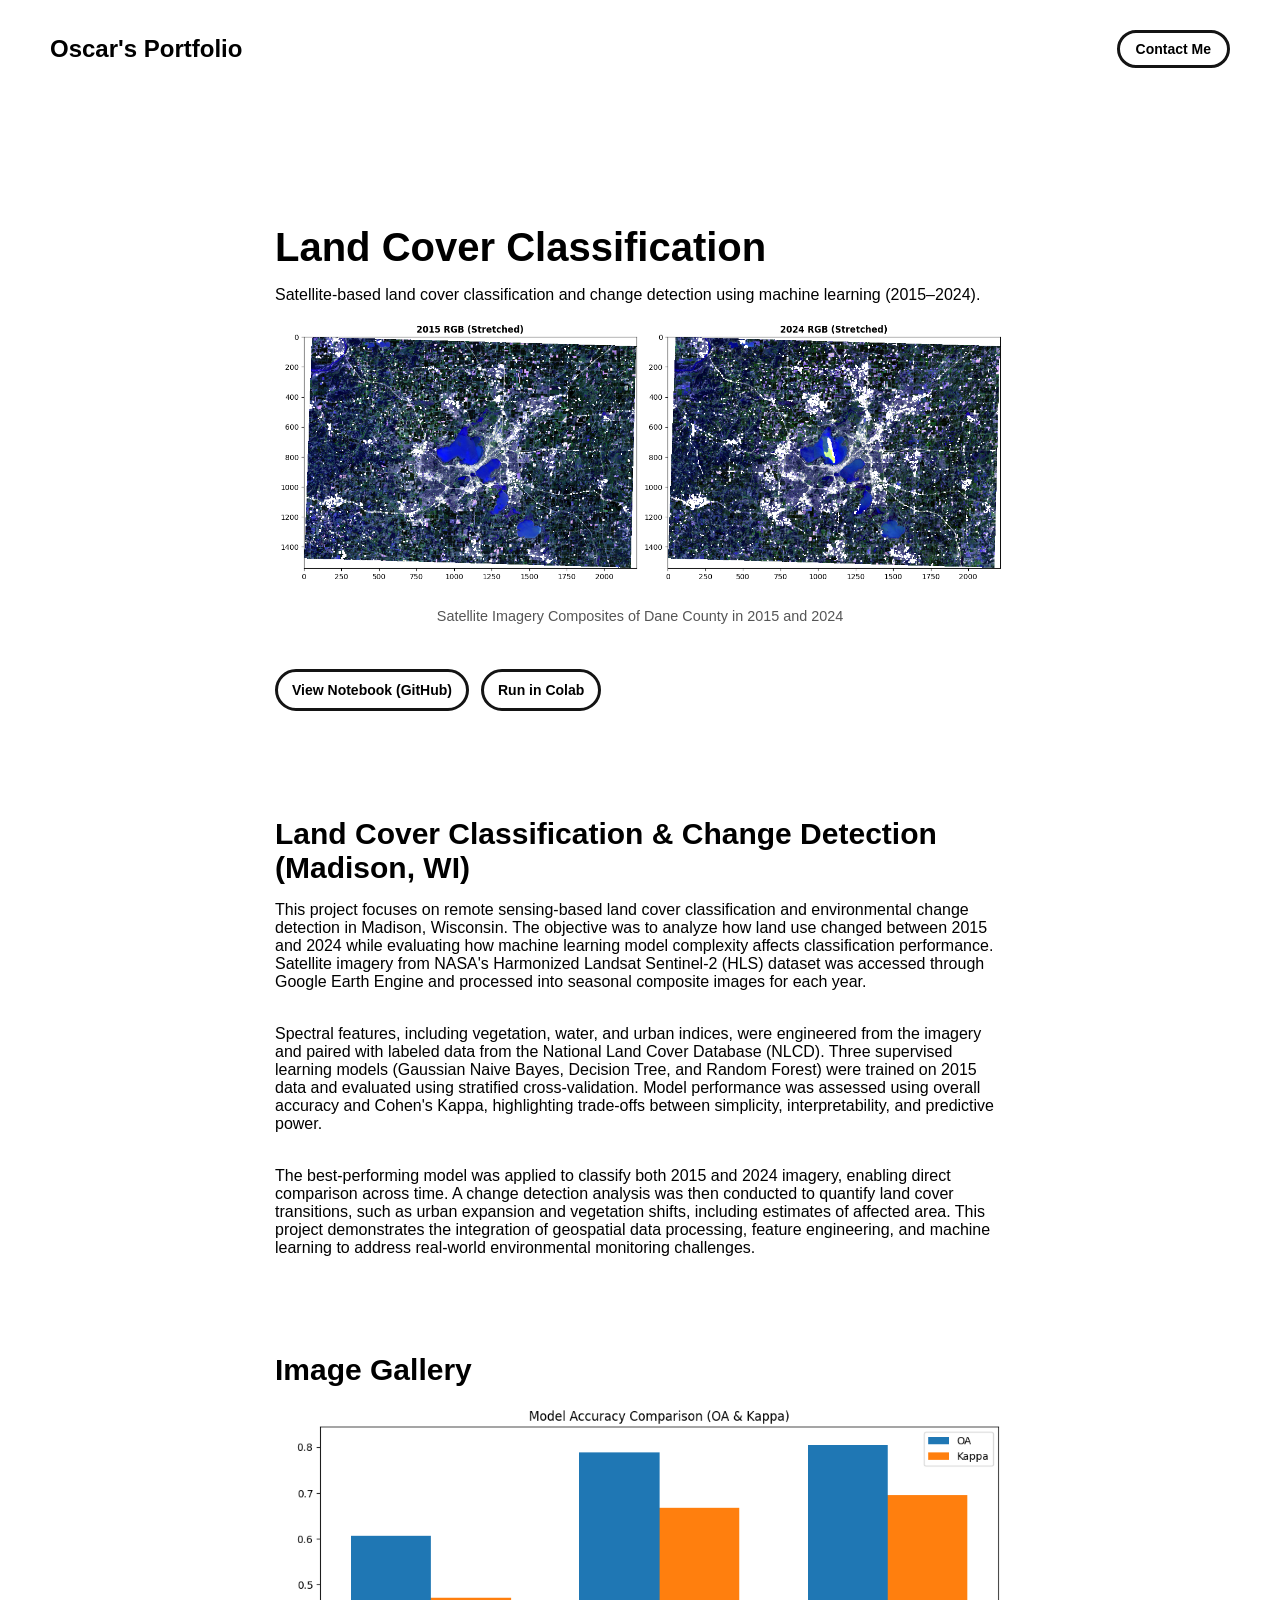
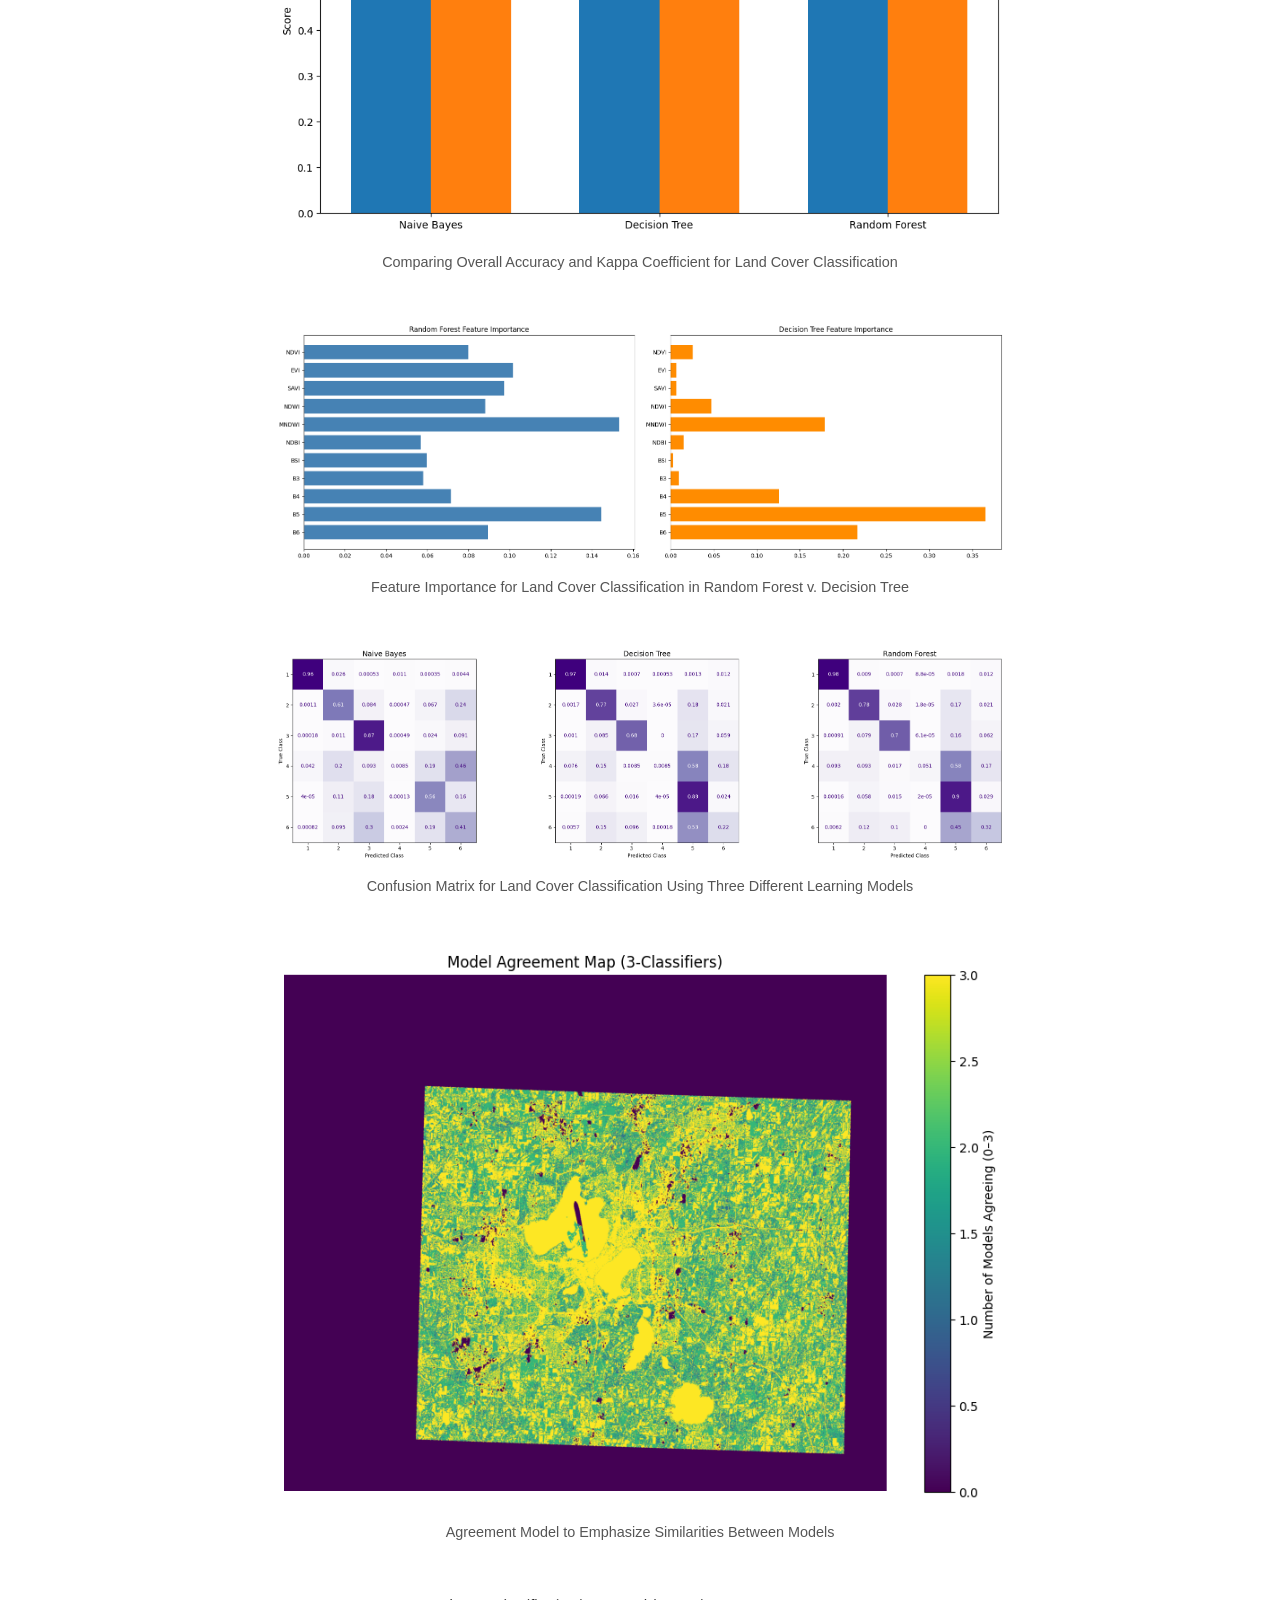
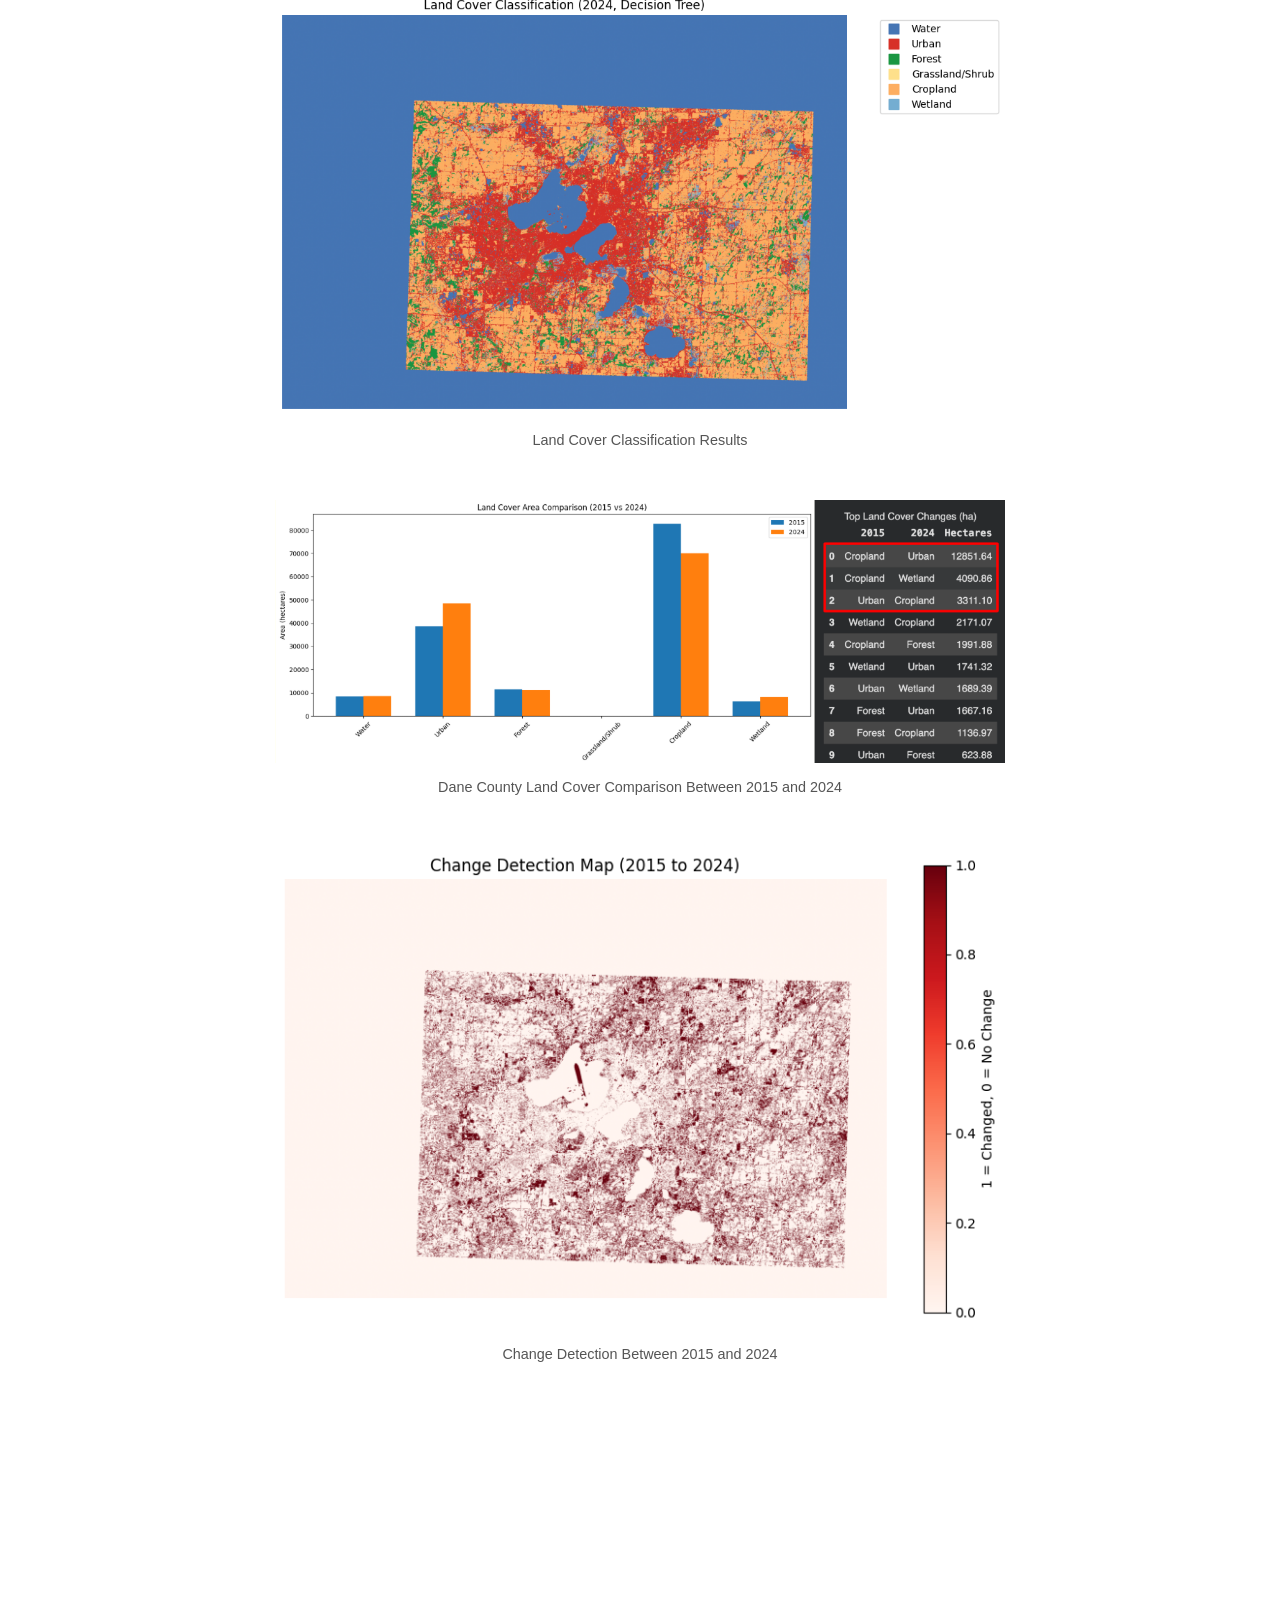
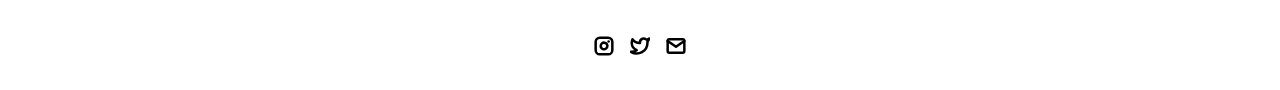
==== project-pages/balster's-lab.html @ c6051aaf "Fixed footers and some bio descriptions" ====
<!-- 
  IMPORTANT! 
  
  Keep this file unchanged to use as a template for all future project pages. 

  For every new project you add to your portfolio, make a copy of this file in the
  'project-pages' folder with a name related to the project.
-->


<!DOCTYPE html>
<html lang="en">
	<head>
		<meta charset="utf-8">
    <!-- 
      TODO

      Upload your Unemployable (or whatever photo you like) to the assets/images folder
      and change the name of the image below to match the uploaded one

      Change the title in the <title> tag to whatever you would like the title of your portfolio to be

      This should be the same across all pages.
     -->
     <link rel="icon" href="./assets/images/Wisco.png" />
		<title>Oscar's Portfolio</title>
    <meta name="description" content="A portfolio.">
    <meta name="viewport" content="width=device-width, initial-scale=1" />

		<link rel="stylesheet" href="../css/layout.css">
    <link rel="stylesheet" href="../css/typography.css">
    <link rel="stylesheet" href="../css/utilities.css">

		<script defer src="../js/script.js"></script>
	</head>
	<body>
    <!-- NAVBAR -->
    <div class="navbar">
      <a class="nav-title-link" href="../index.html">
        <!-- 
          TODO - Change the "Portfolio Title" to whatever you want displayed in the top left

          (this should be the same across all pages)
         -->
        <span class="nav-title">Oscar's Portfolio</span>
        <!-- 
          TODO - Change the email after 'mailto:' to your email address for contact 
        
          (this should be the same across all pages)
        -->
        <a class="button" href="mailto:whitevans.eth@gmail.com">
          <span class="button-text">Contact Me</span>
        </a>
      </a>
    </div>

    <!-- MAIN PAGE CONTENT -->
    <div id="main-content">

      <!-- PROJECT HEADER -->
      <div id="project-header">
          <!-- 
            TODO

            - Change the 'main-title' text to the name of your project
            - Change the 'body-text' text to a short and sweet description of your project (maybe the same as the one on the project card)
            - Change "desktop.jpeg" to the image filename you uploaded in the assets/images folder.
          -->
          <div class="main-title">Land Cover Classification</div>
          <div class="body-text">
          Satellite-based land cover classification and change detection using machine learning (2015–2024).
          </div>
        <image class="project-header-image" src="../assets/images/composites.png">
              <span class="image-caption">Satellite Imagery Composites of Dane County in 2015 and 2024</span>
          <div class="project-links">
            <a class="button" href="https://github.com/shruuuuuug/Portfolio/blob/main/LandCoverClassificationProject.ipynb" target="_blank">
              <span class="button-text">View Notebook (GitHub)</span>
            </a>
          
            <a class="button" href="https://colab.research.google.com/github/shruuuuuug/Portfolio/blob/main/LandCoverClassificationProject.ipynb" target="_blank">
              <span class="button-text">Run in Colab</span>
            </a>
          </div>
      </div>

      <!-- PROJECT DETAILS -->
      <!-- 
        TODO

        - Change the 'subheader-text' to whatever header you want for project details
        - Add paragraphs using the <div class="body-text"></div> elements in the "project-details-content"
      -->
      <div id="project-details">
        <div class="subheader-text">Land Cover Classification & Change Detection (Madison, WI)</div>
        <div class="project-details-content">
  <div class="body-text">
    This project focuses on remote sensing-based land cover classification and environmental change detection in Madison, Wisconsin. The objective was to analyze how land use changed between 2015 and 2024 while evaluating how machine learning model complexity affects classification performance. Satellite imagery from NASA's Harmonized Landsat Sentinel-2 (HLS) dataset was accessed through Google Earth Engine and processed into seasonal composite images for each year.
  </div>

  <div class="body-text">
    Spectral features, including vegetation, water, and urban indices, were engineered from the imagery and paired with labeled data from the National Land Cover Database (NLCD). Three supervised learning models (Gaussian Naive Bayes, Decision Tree, and Random Forest) were trained on 2015 data and evaluated using stratified cross-validation. Model performance was assessed using overall accuracy and Cohen's Kappa, highlighting trade-offs between simplicity, interpretability, and predictive power.
  </div>

  <div class="body-text">
    The best-performing model was applied to classify both 2015 and 2024 imagery, enabling direct comparison across time. A change detection analysis was then conducted to quantify land cover transitions, such as urban expansion and vegetation shifts, including estimates of affected area. This project demonstrates the integration of geospatial data processing, feature engineering, and machine learning to address real-world environmental monitoring challenges.
  </div>
</div>
      </div>

      <!-- IMAGE GALLERY -->
      <div id="project-gallery">
        <!-- TODO - Change the 'subheader-text' to whatever you want the Gallery section header to say -->
        <div class="subheader-text">Image Gallery</div>
        <div class="project-gallery-content">
            <!-- 
              TODO

              This is where the images in the gallery live. Here's a simple gallery image for you to copy:

              Full Width Image:

                <div class="gallery-image-container">
                  <img src="../assets/images/IMAGE_NAME" class="gallery-image">
                  <span class="image-caption">IMAGE_CAPTION</span>
                </div>

              Half Width Image: 

                <div class="gallery-image-container half-width">
                  <img src="../assets/images/IMAGE_NAME" class="gallery-image">
                  <span class="image-caption">IMAGE_CAPTION</span>
                </div>

              - To add an image to the this area, copy one of the above, paste it below this comment, and change the following:
                  - IMAGE_NAME: the name of the image file in assets/images
                  - IMAGE_CAPTION: to the caption of the image
            -->
            <div class="gallery-image-container">
              <img src="../assets/images/OAKappa.png" class="gallery-image">
              <span class="image-caption">Comparing Overall Accuracy and Kappa Coefficient for Land Cover Classification</span>
            </div>
            <div class="gallery-image-container">
              <img src="../assets/images/FeatureImportance.png" class="gallery-image">
              <span class="image-caption">Feature Importance for Land Cover Classification in Random Forest v. Decision Tree</span>
            </div>
            <div class="gallery-image-container">
              <img src="../assets/images/confusion_matrix.png" class="gallery-image">
              <span class="image-caption">Confusion Matrix for Land Cover Classification Using Three Different Learning Models</span>
            </div>
            <div class="gallery-image-container">
              <img src="../assets/images/AgreementModel.png" class="gallery-image">
              <span class="image-caption">Agreement Model to Emphasize Similarities Between Models</span>
            </div>
            <div class="gallery-image-container">
              <img src="../assets/images/landcover.png" class="gallery-image">
              <span class="image-caption">Land Cover Classification Results</span>
            </div>
            <div class="gallery-image-container">
              <img src="../assets/images/landcover_comparison.png" class="gallery-image">
              <span class="image-caption">Dane County Land Cover Comparison Between 2015 and 2024</span>
            </div>
            <div class="gallery-image-container">
              <img src="../assets/images/changeDetection.png" class="gallery-image">
              <span class="image-caption">Change Detection Between 2015 and 2024</span>
            </div>
        </div>
      </div>
    </div>

    <!-- FOOTER -->
    <div id="footer">
      <!-- 
        TODO - Change href to your Instagram account (can also delete entire "a" element if no Instagram) 

        This should be the same across all pages.
      -->
      <a class="icon-link" target="_blank" href="https://twitter.com/whitevans_eth">
        <image src="../assets/icons/instagram.svg" class="footer-icon"/>
      </a>
      <!-- 
        TODO - Change href to your Twitter account (can also delete entire "a" element if no Twitter) 
      
        This should be the same across all pages.
      -->
      <a class="icon-link" target="_blank" href="https://twitter.com/whitevans_eth">
        <image src="../assets/icons/twitter.svg" class="footer-icon"/>
      </a>
      <!-- 
        TODO - Change the email after "mailto" to your contact email 
      
        This should be the same across all pages.
      -->
      <a class="icon-link" href="mailto:whitevans.eth@gmail.com">
        <image src="../assets/icons/mail.svg" class="footer-icon"/>
      </a>
    </div>

	</body>
</html>
---- css/layout.css ----
* {
  box-sizing: border-box;
}

html {
  text-size-adjust: none;
  -webkit-text-size-adjust: none;
  -moz-text-size-adjust: none;
  -ms-text-size-adjust: none;
}

body {
  margin: 0;
  -webkit-font-smoothing: antialiased;
  -moz-osx-font-smoothing: grayscale;
}




/* Main Page Layout */

#main-content {
  margin: 225px 425px;
  display: flex;
  flex-direction: column;
  gap: 96px;
}




/* Portfolio Header */

#portfolio-header {
  display: flex;
  gap: 20px;
  align-items: center;
}

#portfolio-header-image-container {
  display: flex;
  flex-direction: column;
  gap: 10px;
  flex-basis: 50%;
}

.portfolio-header-image {
  width: 100%;
  height: auto;
}

#portfolio-header-text-container {
  display: flex;
  flex-direction: column;
  gap: 34px;
  flex-basis: 50%;
}

#portfolio-header-text-container .body-text {
  margin-top: 20px;
  
}


/* About Section */

#about-section {
  display: flex;
  flex-direction: column;
  gap: 16px;
}

.about-section-content {
  display: flex;
  flex-direction: column;
  gap: 20px;
}




/* Project Section */

#my-work-section {
  display: flex;
  flex-direction: column;
  gap: 16px;
}

.projects-container {
  display: flex;
  gap: 34px 16px;
  flex-wrap: wrap;
}

    /* Project Cards */

    .project-card {
      max-width: calc((100% - 32px) / 3);
      display: flex;
      flex-direction: column;
      gap: 34px;
    }

    .project-card-text-container {
      flex-direction: column;
      display: flex;
      gap: 16px
    }

    .project-image {
      width: 100%;
      height: 200px;
      object-fit: cover;
      object-position: center;
    }




/* Project Pages */

#project-header {
  display: flex;
  flex-direction: column;
  gap: 16px;
}

.project-header-image {
  width: 100%;
  height: auto;
}

#project-details {
  display: flex;
  flex-direction: column;
  gap: 16px;
}

.project-details-content {
  display: flex;
  flex-direction: column;
  gap: 34px;
}

    /* Project Gallery */

    #project-gallery {
      display: flex;
      flex-direction: column;
      gap: 16px;
    }

    .project-gallery-content {
      display: flex;
      flex-wrap: wrap;
      gap: 34px 16px;
    }

    .gallery-image-container {
      width: 100%;
      display: flex;
      flex-direction: column;
      gap: 10px;
    }

    .gallery-image-container.half-width {
      width: calc((100% - 16px) / 2);
    }

    .gallery-image {
      width: 100%;
      height: auto;
      display: block;
    }


/* Extra Extra large devices (large laptops and desktops, 1200px and below) */
@media only screen and (max-width: 1600px) {
  #main-content {
    margin: 225px 275px;
  }
}

/* Extra large devices (large laptops and desktops, 1200px and below) */
@media only screen and (max-width: 1200px) {
  #main-content {
    margin: 225px 175px;
  }
}

/* Large devices (laptops/desktops, 1000px and below) */
@media only screen and (max-width: 1000px) {
  #main-content {
    margin: 225px 75px;
  }
}

/* Small devices (portrait tablets and large phones, 800px and below) */
@media only screen and (max-width: 800px) {
  #main-content {
    margin: 150px 50px;
  }

  #portfolio-header {
    flex-direction: column;
  }

  .project-card {
    max-width: calc((100% - 16px) / 2);
  }
}

/* Small devices (portrait tablets and large phones, 600px and below) */
@media only screen and (max-width: 600px) {
  #main-content {
    margin: 125px 20px;
  }

  .project-card {
    max-width: 100%;
  }
}
---- css/typography.css ----
body {
  font-family: "Helvetica Neue", Helvetica, Arial, sans-serif;
}

.nav-title {
  font-weight: 700;
  font-size: 24px;
}

.button-text {
  font-size: 14px;
  font-weight: 700;
}

.image-caption {
  display: block;
  text-align: center;
  margin-top: 4px;
  margin-bottom: 16px;
  font-size: 0.9rem;
  color: #555;
  line-height: 1.4;
}

.main-title {
  font-size: 40px;
  font-weight: 700;
}

.subheader-text {
  font-size: 30px;
  font-weight: 700;
}

.body-text {
  font-size: 16px;
  font-weight: 500;
}

.project-card-text {
  overflow: hidden;
  text-overflow: ellipsis;
  display: -webkit-box;
  -webkit-line-clamp: 4;
  line-clamp: 4;
  -webkit-box-orient: vertical;
}

.project-title {
  overflow: hidden;
  text-overflow: ellipsis;
  display: -webkit-box;
  -webkit-line-clamp: 1;
  line-clamp: 1;
  -webkit-box-orient: vertical;
}
---- css/utilities.css ----
/* Icons */

.right-arrow-icon {
  width: 16px;
  height: 16px;
  margin-top: 1px;
}

.footer-icon {
  width: 20px;
  height: 20px;
}

a.icon-link {
  transition: transform 200ms ease-in-out;
}

a.icon-link:hover {
  cursor: pointer;
  stroke-width: 5;
  margin: 0;
  transform: rotate(15deg);
}


/* Navbar Styling */

.navbar {
  width: 100%;
  padding: 30px 50px;
  display: flex;
  justify-content: space-between;
  align-items: center;
  position: fixed;
  top: 0;
  left: 0;
}

.nav-title-link {
  color: black;
  text-decoration: none;
}

.nav-title-link:hover {
  text-decoration: underline;
}

/* Small devices (portrait tablets and large phones, 800px and below) */
@media only screen and (max-width: 800px) {
  .navbar {
    padding: 20px 20px;
    background-color: white
  }
}


/* Button Styling */

a.button {
  padding: 8px 16px;
  border: 3px solid #141414;
  border-radius: 50px;
  color: black;
  text-decoration: none;
  width: fit-content;
  display: flex;
  gap: 5px;
  align-items: center;
}

a.button:hover {
  text-decoration: underline;
  text-decoration-thickness: 2px;
  cursor: pointer;
}

.project-links {
  display: flex;
  flex-direction: row;
  gap: 12px;              /* space between buttons */
  margin-top: 10px;       /* space above (closer to image) */
  margin-bottom: 10px;    /* space below (closer to project details) */
  align-items: center;
}

/* Fix button sizing inside project links */
.project-links .button {
  display: inline-flex;   /* prevents full-width behavior */
  width: auto;            /* stops stretching */
  padding: 10px 14px;     /* makes buttons visually balanced */
  align-items: center;
  justify-content: center;
  text-decoration: none;
}

/* Optional: nicer hover effect */
.project-links .button:hover {
  transform: translateY(-2px);
  transition: transform 0.15s ease;
}

/* Footer Styling */

#footer {
  width: 100%;
  display: flex;
  padding: 30px 50px;
  justify-content: center;
  align-items: center;
  gap: 16px;
}

/* Link Styling */
a.no-underline {
  text-decoration: none;
  color: black
}

a.no-underline:hover {
  text-decoration: underline;
  cursor: pointer;
}

/* Small devices (portrait tablets and large phones, 800px and below) */
@media only screen and (max-width: 800px) {
  #footer {
    padding: 20px 20px;
  }
}
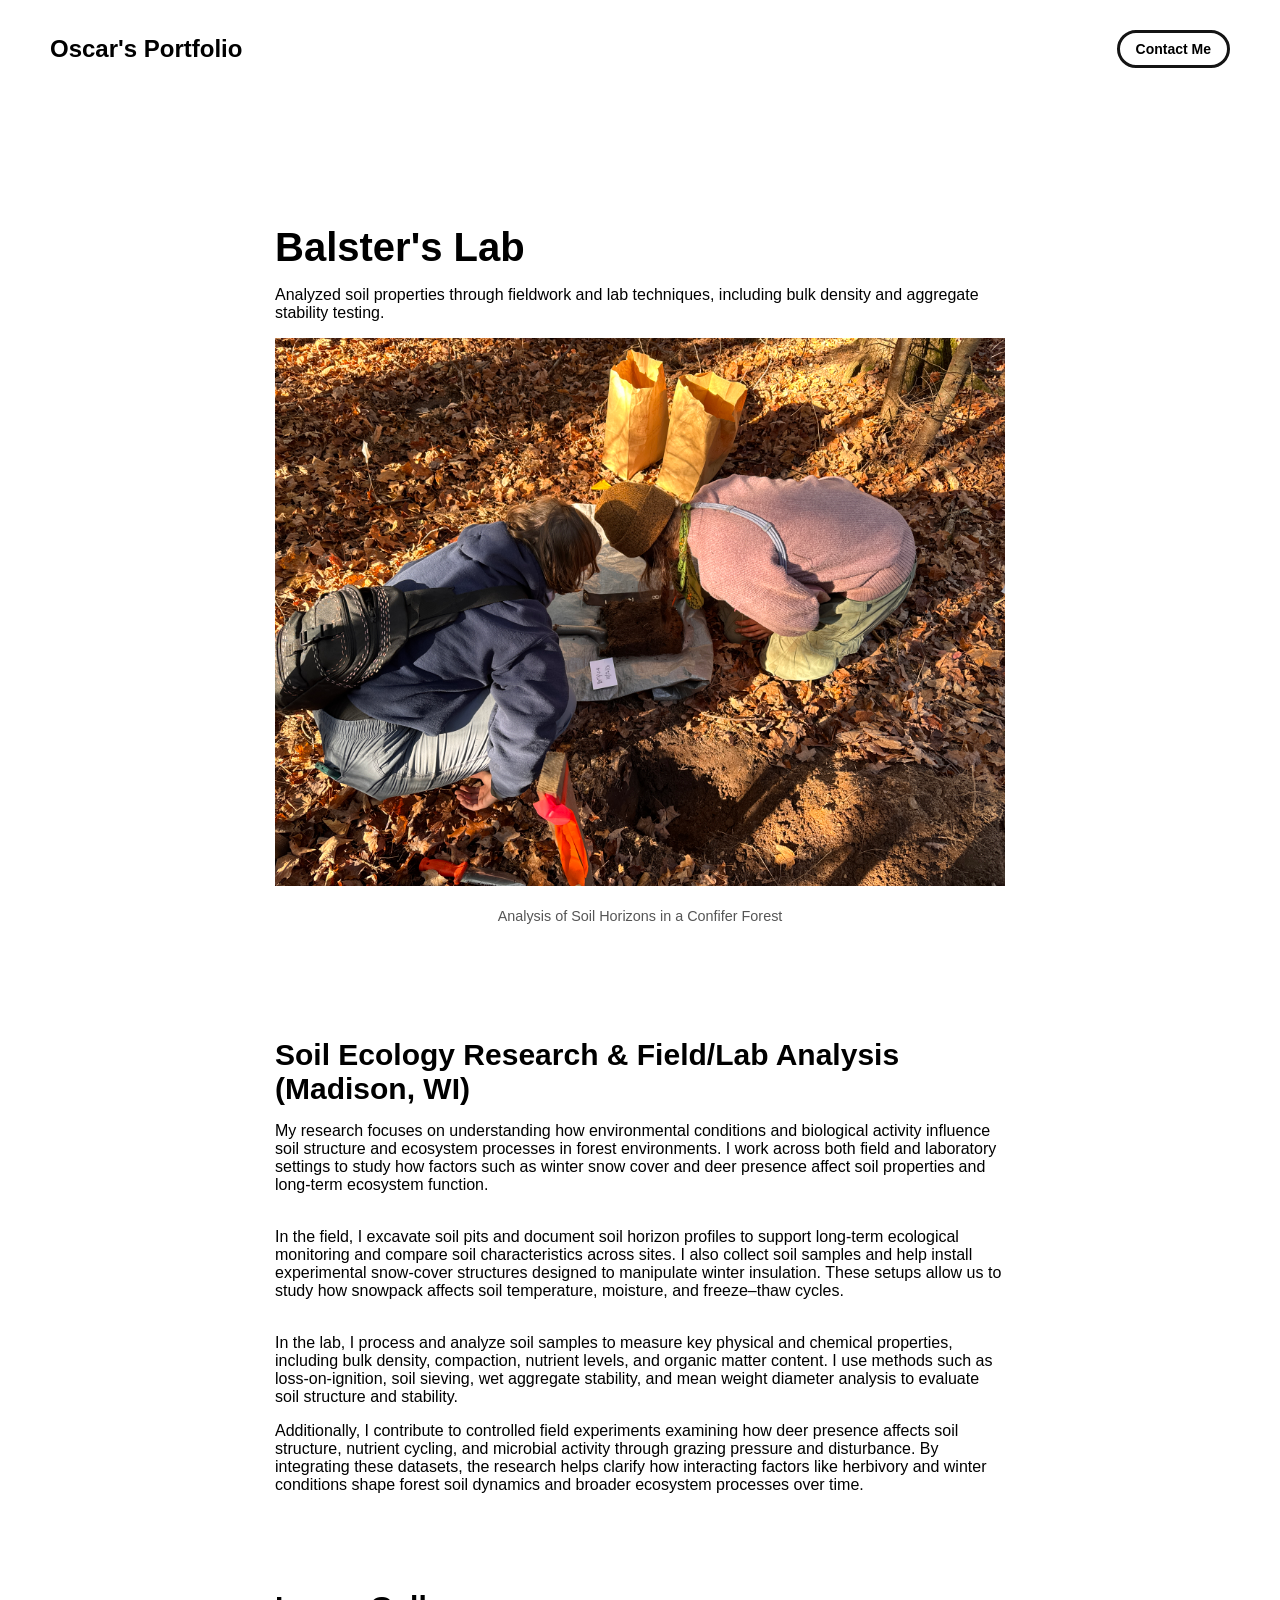
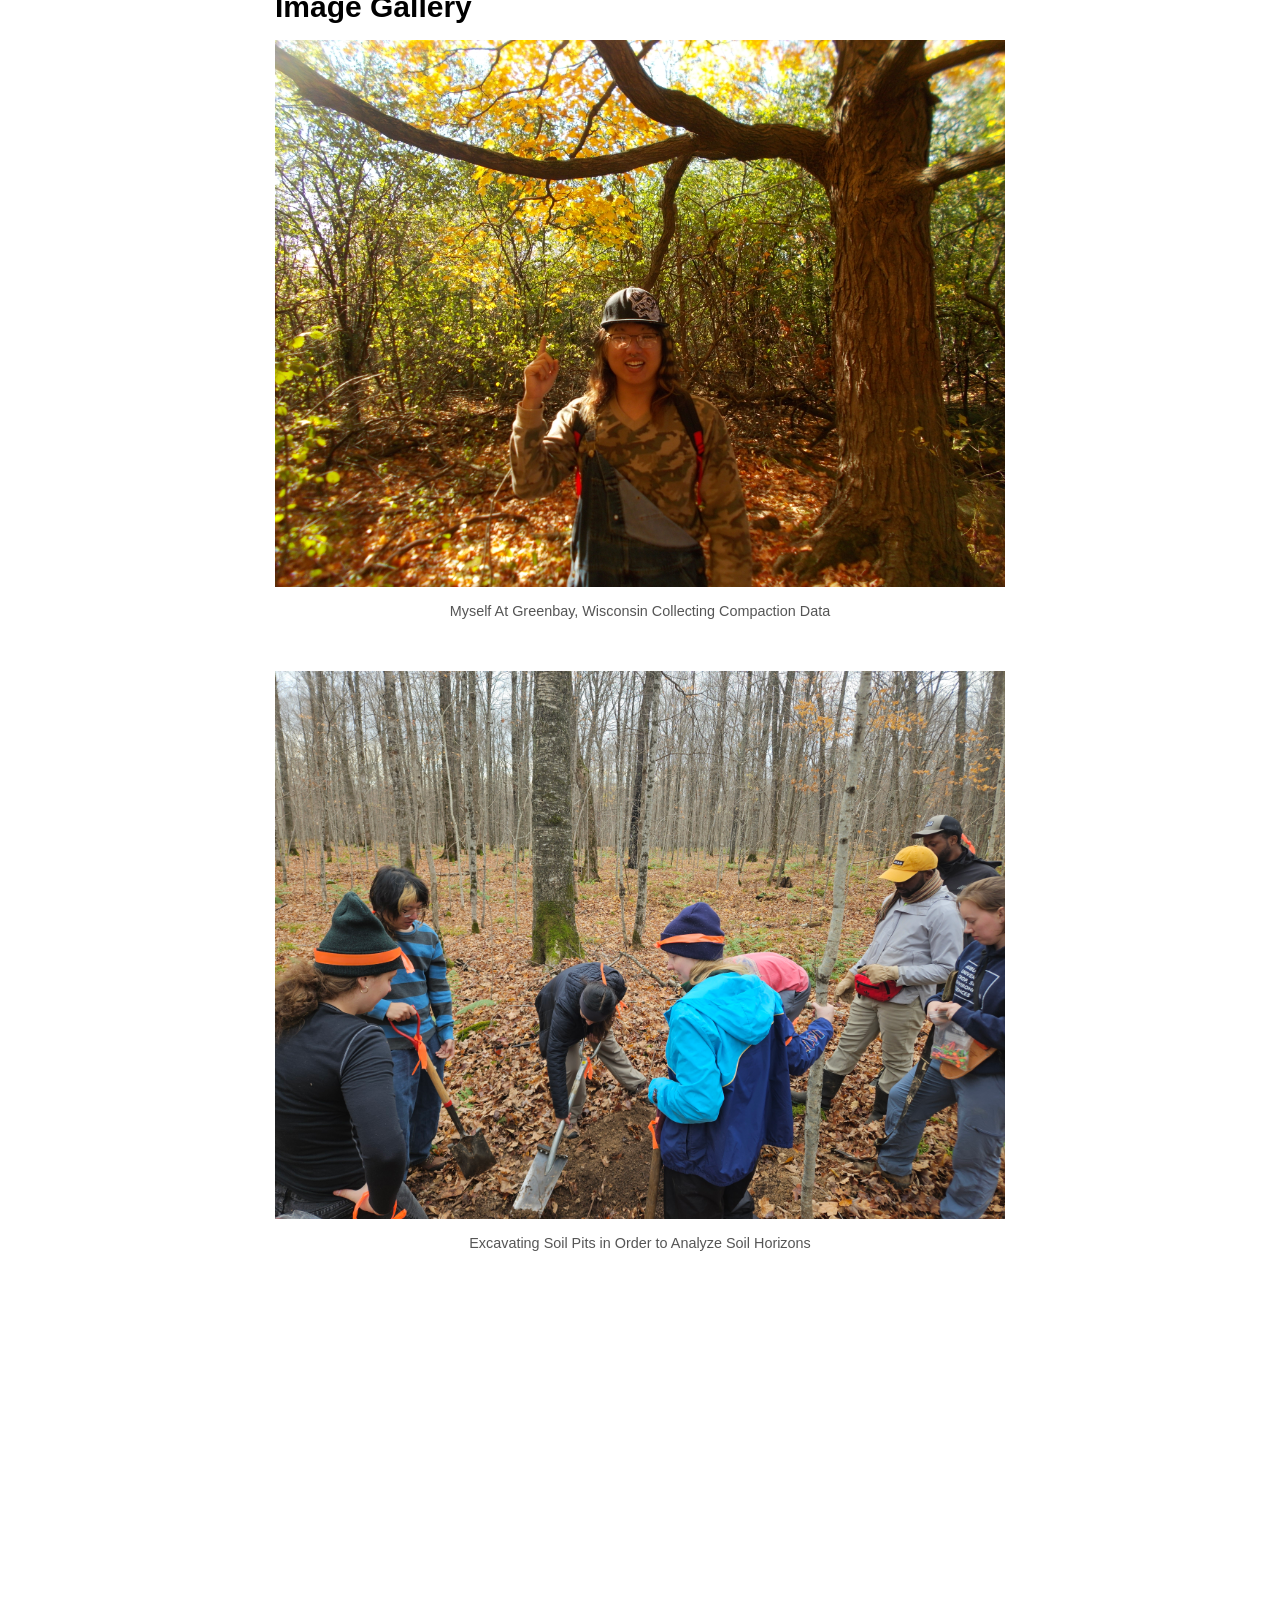
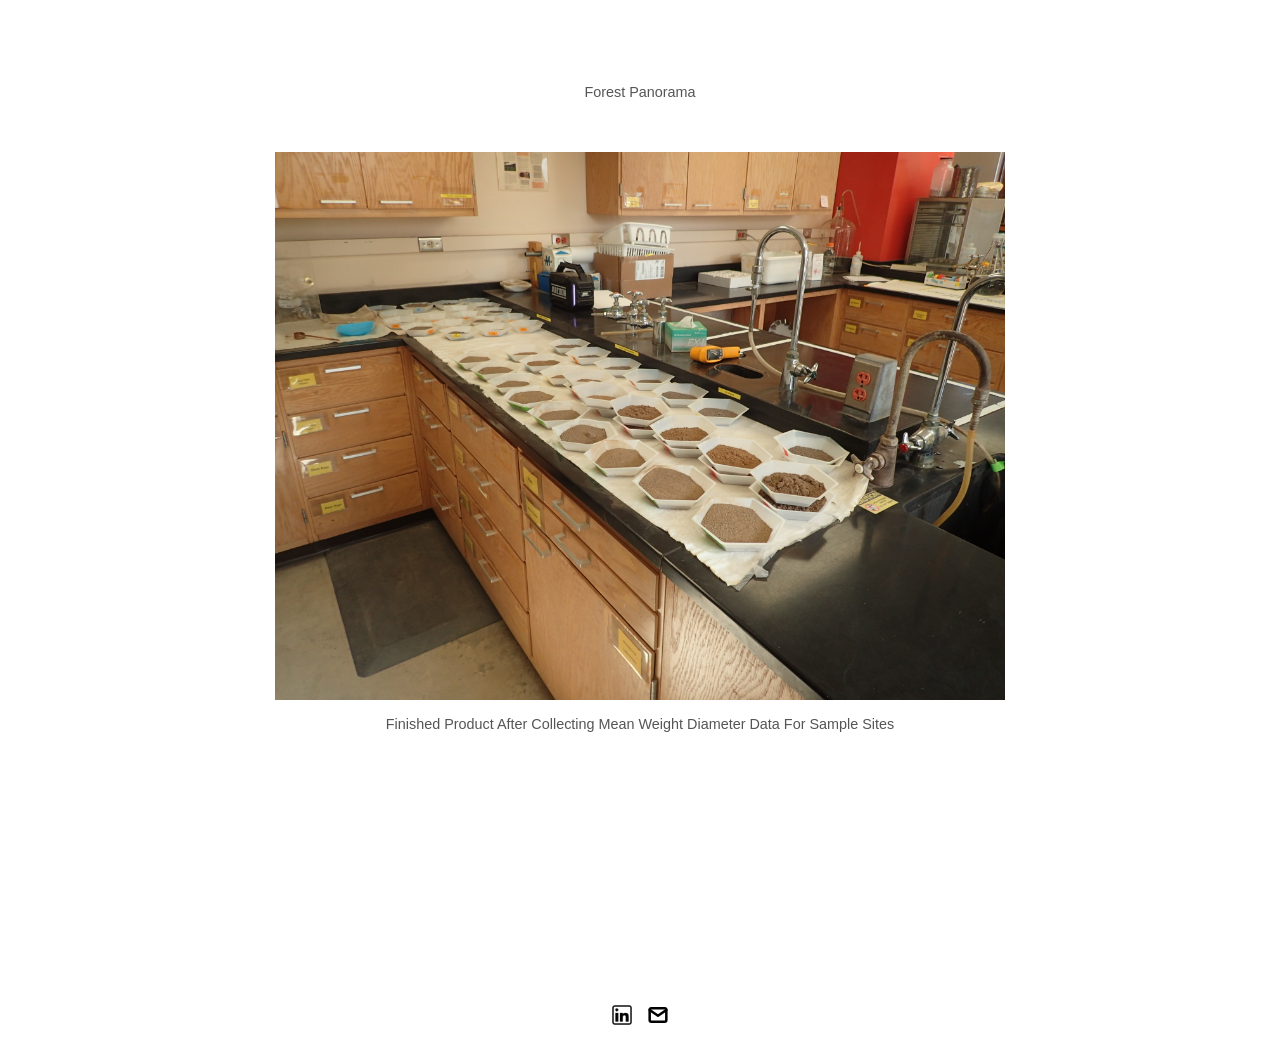
==== commit 544a3da6: "Added Balster's Lab" ====
--- a/project-pages/balster's-lab.html
+++ b/project-pages/balster's-lab.html
@@ -26,7 +26,7 @@
      -->
      <link rel="icon" href="./assets/images/Wisco.png" />
 		<title>Oscar's Portfolio</title>
-    <meta name="description" content="A portfolio.">
+    <meta name="description" content="Oscar's portfolio.">
     <meta name="viewport" content="width=device-width, initial-scale=1" />
 
 		<link rel="stylesheet" href="../css/layout.css">
@@ -50,7 +50,7 @@
         
           (this should be the same across all pages)
         -->
-        <a class="button" href="mailto:whitevans.eth@gmail.com">
+        <a class="button" href="mailto:oscarcheng1003@gmail.com">
           <span class="button-text">Contact Me</span>
         </a>
       </a>
@@ -68,21 +68,12 @@
             - Change the 'body-text' text to a short and sweet description of your project (maybe the same as the one on the project card)
             - Change "desktop.jpeg" to the image filename you uploaded in the assets/images folder.
           -->
-          <div class="main-title">Land Cover Classification</div>
+          <div class="main-title">Balster's Lab</div>
           <div class="body-text">
-          Satellite-based land cover classification and change detection using machine learning (2015–2024).
-          </div>
-        <image class="project-header-image" src="../assets/images/composites.png">
-              <span class="image-caption">Satellite Imagery Composites of Dane County in 2015 and 2024</span>
-          <div class="project-links">
-            <a class="button" href="https://github.com/shruuuuuug/Portfolio/blob/main/LandCoverClassificationProject.ipynb" target="_blank">
-              <span class="button-text">View Notebook (GitHub)</span>
-            </a>
-          
-            <a class="button" href="https://colab.research.google.com/github/shruuuuuug/Portfolio/blob/main/LandCoverClassificationProject.ipynb" target="_blank">
-              <span class="button-text">Run in Colab</span>
-            </a>
-          </div>
+Analyzed soil properties through fieldwork and lab techniques, including bulk density and aggregate stability testing.          </div>
+        <image class="project-header-image" src="../assets/images/soil-pit.png">
+              <span class="image-caption">Analysis of Soil Horizons in a Confifer Forest</span>
+         
       </div>
 
       <!-- PROJECT DETAILS -->
@@ -93,20 +84,20 @@
         - Add paragraphs using the <div class="body-text"></div> elements in the "project-details-content"
       -->
       <div id="project-details">
-        <div class="subheader-text">Land Cover Classification & Change Detection (Madison, WI)</div>
+        <div class="subheader-text">Soil Ecology Research & Field/Lab Analysis (Madison, WI)</div>
         <div class="project-details-content">
   <div class="body-text">
-    This project focuses on remote sensing-based land cover classification and environmental change detection in Madison, Wisconsin. The objective was to analyze how land use changed between 2015 and 2024 while evaluating how machine learning model complexity affects classification performance. Satellite imagery from NASA's Harmonized Landsat Sentinel-2 (HLS) dataset was accessed through Google Earth Engine and processed into seasonal composite images for each year.
-  </div>
+My research focuses on understanding how environmental conditions and biological activity influence soil structure and ecosystem processes in forest environments. I work across both field and laboratory settings to study how factors such as winter snow cover and deer presence affect soil properties and long-term ecosystem function.  </div>
 
   <div class="body-text">
-    Spectral features, including vegetation, water, and urban indices, were engineered from the imagery and paired with labeled data from the National Land Cover Database (NLCD). Three supervised learning models (Gaussian Naive Bayes, Decision Tree, and Random Forest) were trained on 2015 data and evaluated using stratified cross-validation. Model performance was assessed using overall accuracy and Cohen's Kappa, highlighting trade-offs between simplicity, interpretability, and predictive power.
-  </div>
+In the field, I excavate soil pits and document soil horizon profiles to support long-term ecological monitoring and compare soil characteristics across sites. I also collect soil samples and help install experimental snow-cover structures designed to manipulate winter insulation. These setups allow us to study how snowpack affects soil temperature, moisture, and freeze–thaw cycles.  </div>
 
   <div class="body-text">
-    The best-performing model was applied to classify both 2015 and 2024 imagery, enabling direct comparison across time. A change detection analysis was then conducted to quantify land cover transitions, such as urban expansion and vegetation shifts, including estimates of affected area. This project demonstrates the integration of geospatial data processing, feature engineering, and machine learning to address real-world environmental monitoring challenges.
-  </div>
+In the lab, I process and analyze soil samples to measure key physical and chemical properties, including bulk density, compaction, nutrient levels, and organic matter content. I use methods such as loss-on-ignition, soil sieving, wet aggregate stability, and mean weight diameter analysis to evaluate soil structure and stability.  </div>
 </div>
+
+<div class="body-text">
+Additionally, I contribute to controlled field experiments examining how deer presence affects soil structure, nutrient cycling, and microbial activity through grazing pressure and disturbance. By integrating these datasets, the research helps clarify how interacting factors like herbivory and winter conditions shape forest soil dynamics and broader ecosystem processes over time.</div>
       </div>
 
       <!-- IMAGE GALLERY -->
@@ -138,61 +129,34 @@
                   - IMAGE_CAPTION: to the caption of the image
             -->
             <div class="gallery-image-container">
-              <img src="../assets/images/OAKappa.png" class="gallery-image">
-              <span class="image-caption">Comparing Overall Accuracy and Kappa Coefficient for Land Cover Classification</span>
+              <img src="../assets/images/menexttotree.jpg" class="gallery-image">
+              <span class="image-caption">Myself At Greenbay, Wisconsin Collecting Compaction Data</span>
             </div>
             <div class="gallery-image-container">
-              <img src="../assets/images/FeatureImportance.png" class="gallery-image">
-              <span class="image-caption">Feature Importance for Land Cover Classification in Random Forest v. Decision Tree</span>
+              <img src="../assets/images/groupdiggingpit.jpg" class="gallery-image">
+              <span class="image-caption">Excavating Soil Pits in Order to Analyze Soil Horizons</span>
             </div>
             <div class="gallery-image-container">
-              <img src="../assets/images/confusion_matrix.png" class="gallery-image">
-              <span class="image-caption">Confusion Matrix for Land Cover Classification Using Three Different Learning Models</span>
+                <video class="gallery-image" autoplay muted loop playsinline>
+                <source src="../assets/videos/forestpanning.mp4" type="video/mp4">
+                </video>
+              <span class="image-caption">Forest Panorama</span>
             </div>
             <div class="gallery-image-container">
-              <img src="../assets/images/AgreementModel.png" class="gallery-image">
-              <span class="image-caption">Agreement Model to Emphasize Similarities Between Models</span>
-            </div>
-            <div class="gallery-image-container">
-              <img src="../assets/images/landcover.png" class="gallery-image">
-              <span class="image-caption">Land Cover Classification Results</span>
-            </div>
-            <div class="gallery-image-container">
-              <img src="../assets/images/landcover_comparison.png" class="gallery-image">
-              <span class="image-caption">Dane County Land Cover Comparison Between 2015 and 2024</span>
-            </div>
-            <div class="gallery-image-container">
-              <img src="../assets/images/changeDetection.png" class="gallery-image">
-              <span class="image-caption">Change Detection Between 2015 and 2024</span>
+              <img src="../assets/images/soil-samples.png" class="gallery-image">
+              <span class="image-caption">Finished Product After Collecting Mean Weight Diameter Data For Sample Sites</span>
             </div>
         </div>
       </div>
     </div>
 
     <!-- FOOTER -->
-    <div id="footer">
-      <!-- 
-        TODO - Change href to your Instagram account (can also delete entire "a" element if no Instagram) 
-
-        This should be the same across all pages.
-      -->
-      <a class="icon-link" target="_blank" href="https://twitter.com/whitevans_eth">
-        <image src="../assets/icons/instagram.svg" class="footer-icon"/>
+     <div id="footer">
+      <a class="icon-link" target="_blank" href="https://www.linkedin.com/in/oscar-h-cheng/">
+        <image src="../assets/icons/linkedin.png" class="footer-icon"/>
       </a>
-      <!-- 
-        TODO - Change href to your Twitter account (can also delete entire "a" element if no Twitter) 
-      
-        This should be the same across all pages.
-      -->
-      <a class="icon-link" target="_blank" href="https://twitter.com/whitevans_eth">
-        <image src="../assets/icons/twitter.svg" class="footer-icon"/>
-      </a>
-      <!-- 
-        TODO - Change the email after "mailto" to your contact email 
-      
-        This should be the same across all pages.
-      -->
-      <a class="icon-link" href="mailto:whitevans.eth@gmail.com">
+       
+      <a class="icon-link" href="mailto:oscarcheng1003@gmail.com">
         <image src="../assets/icons/mail.svg" class="footer-icon"/>
       </a>
     </div>
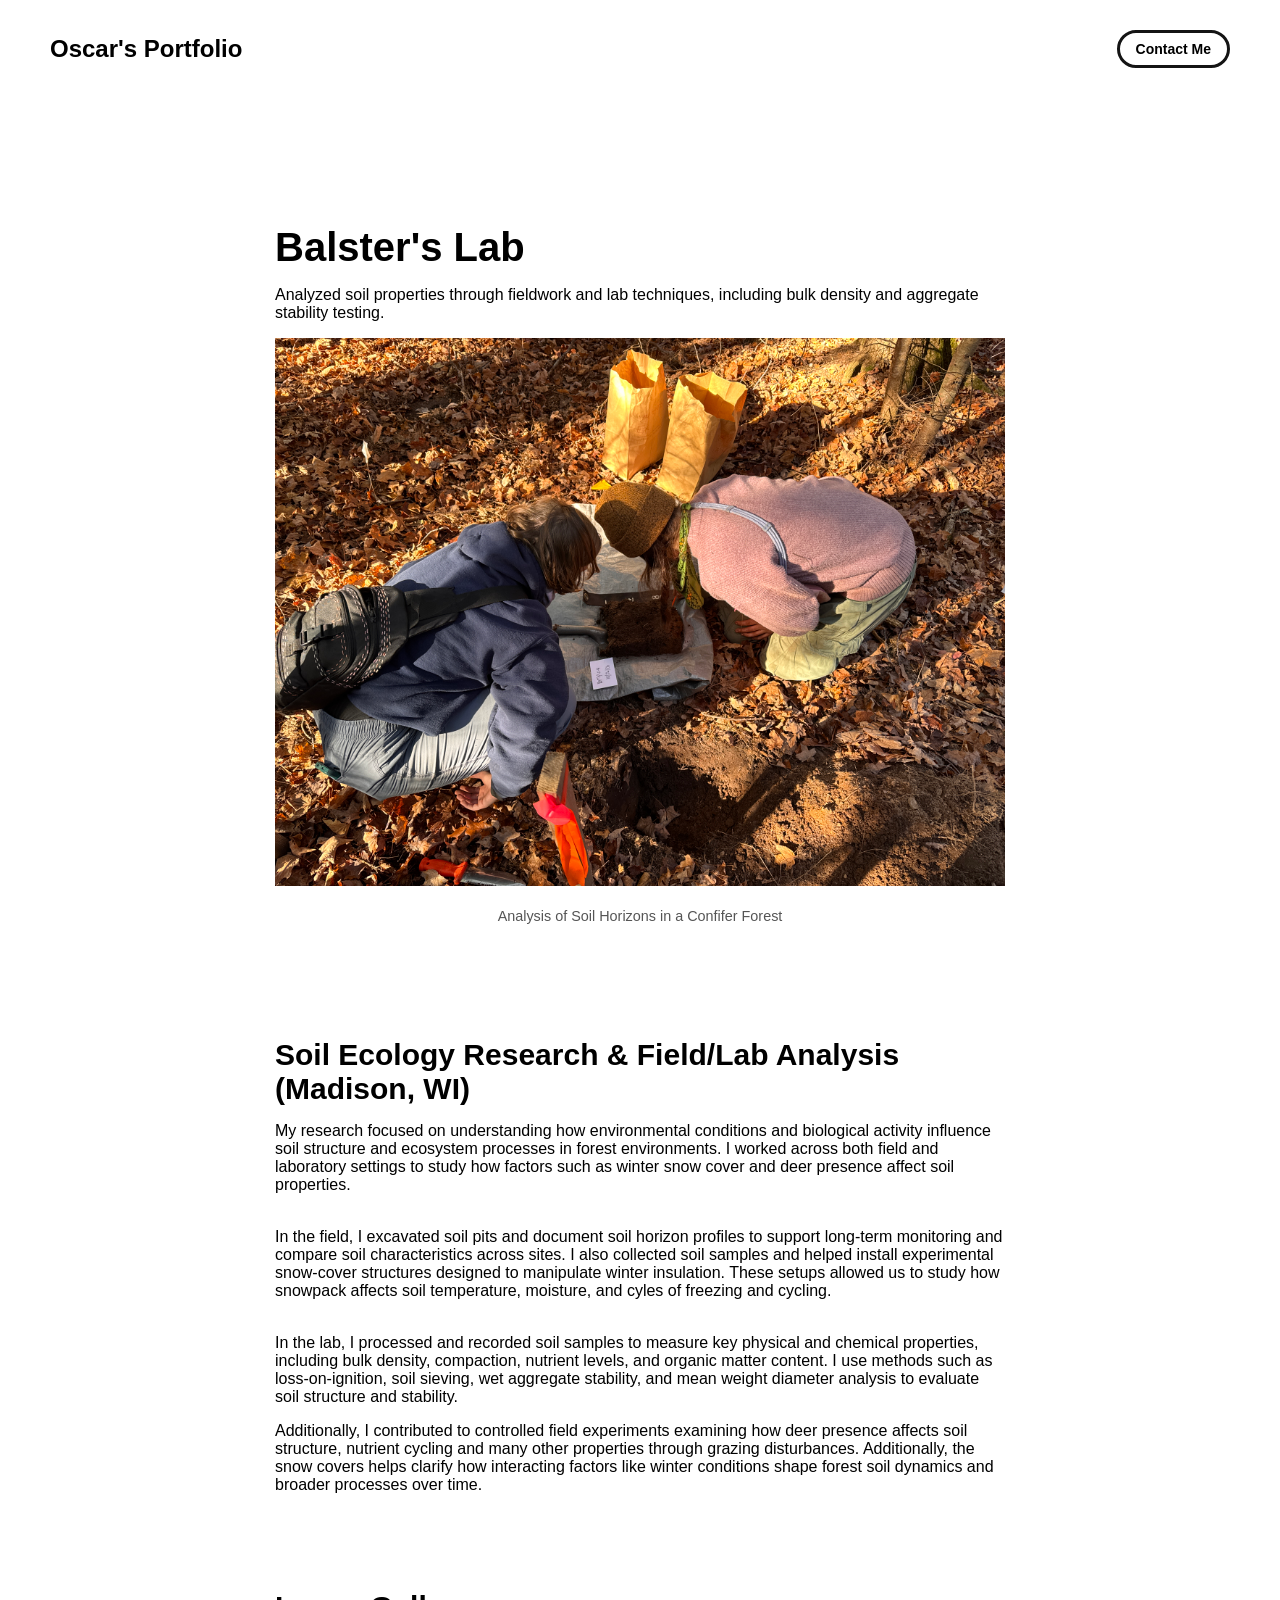
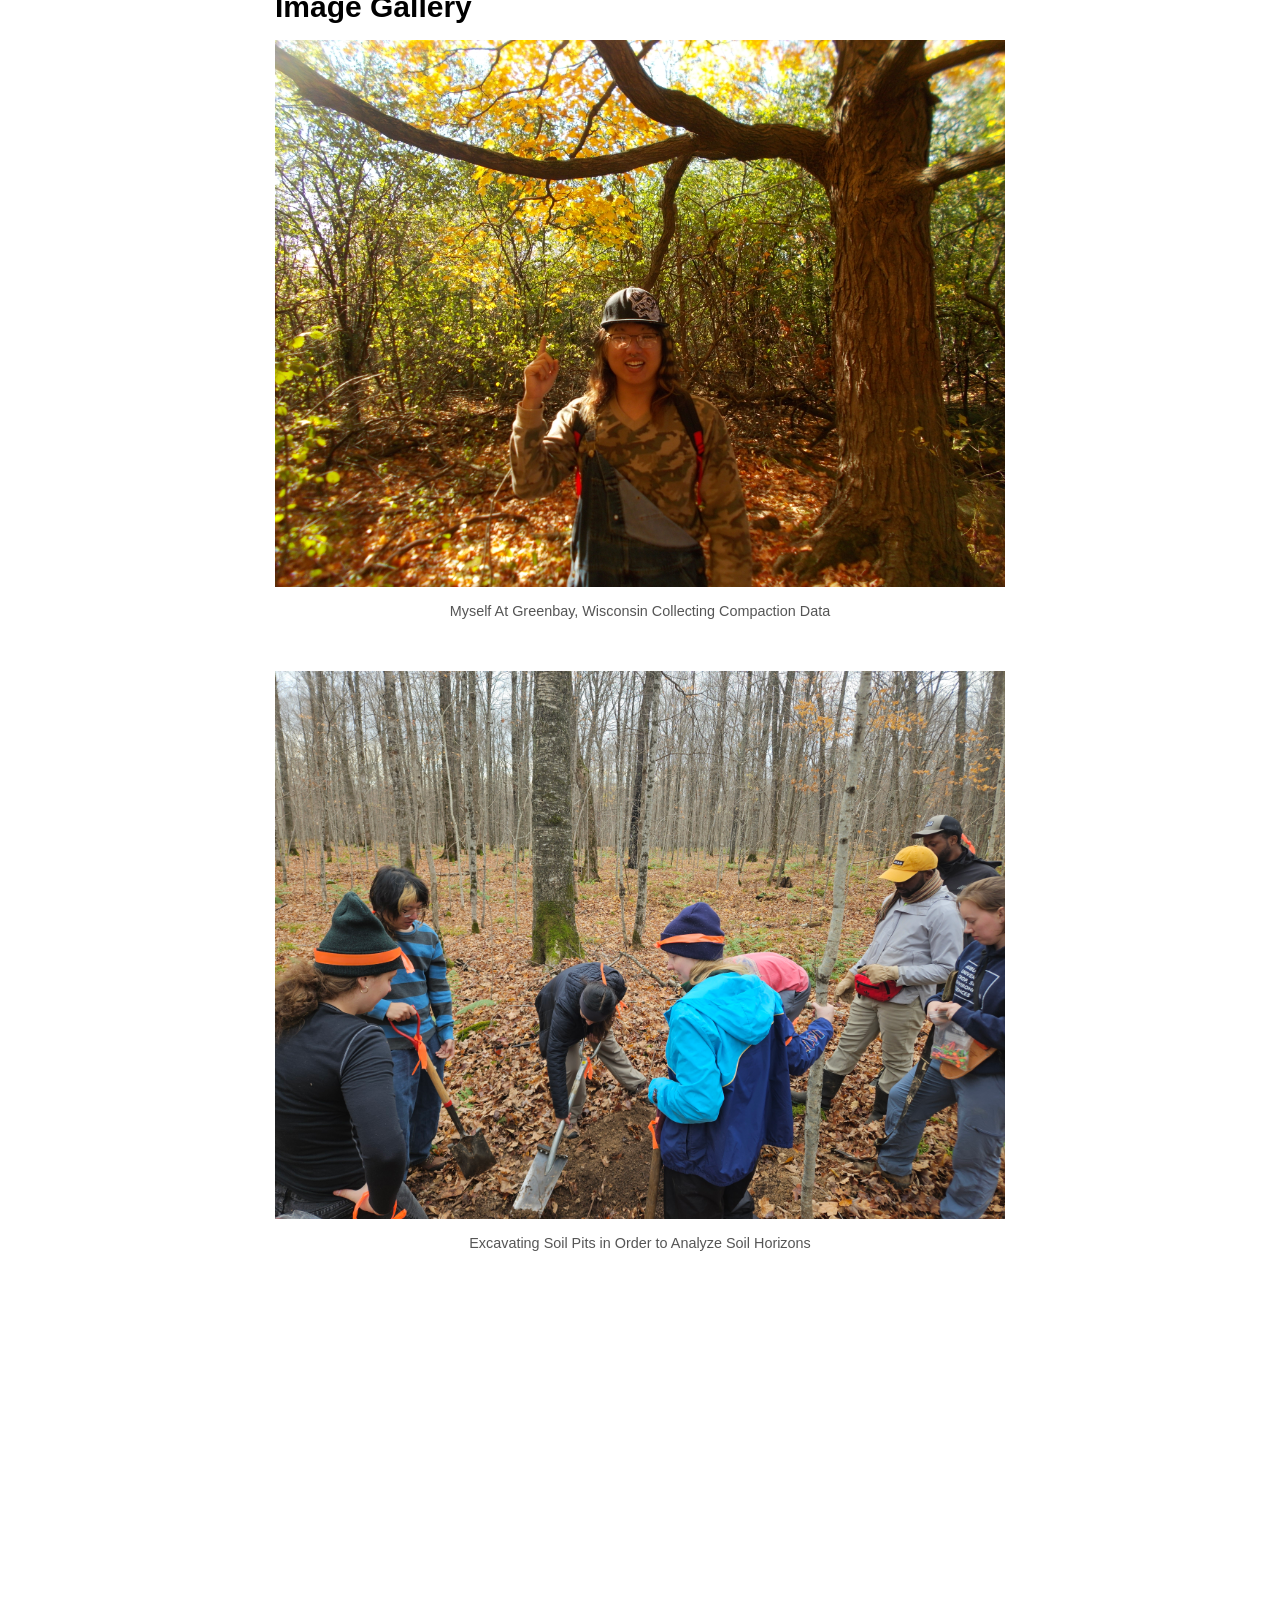
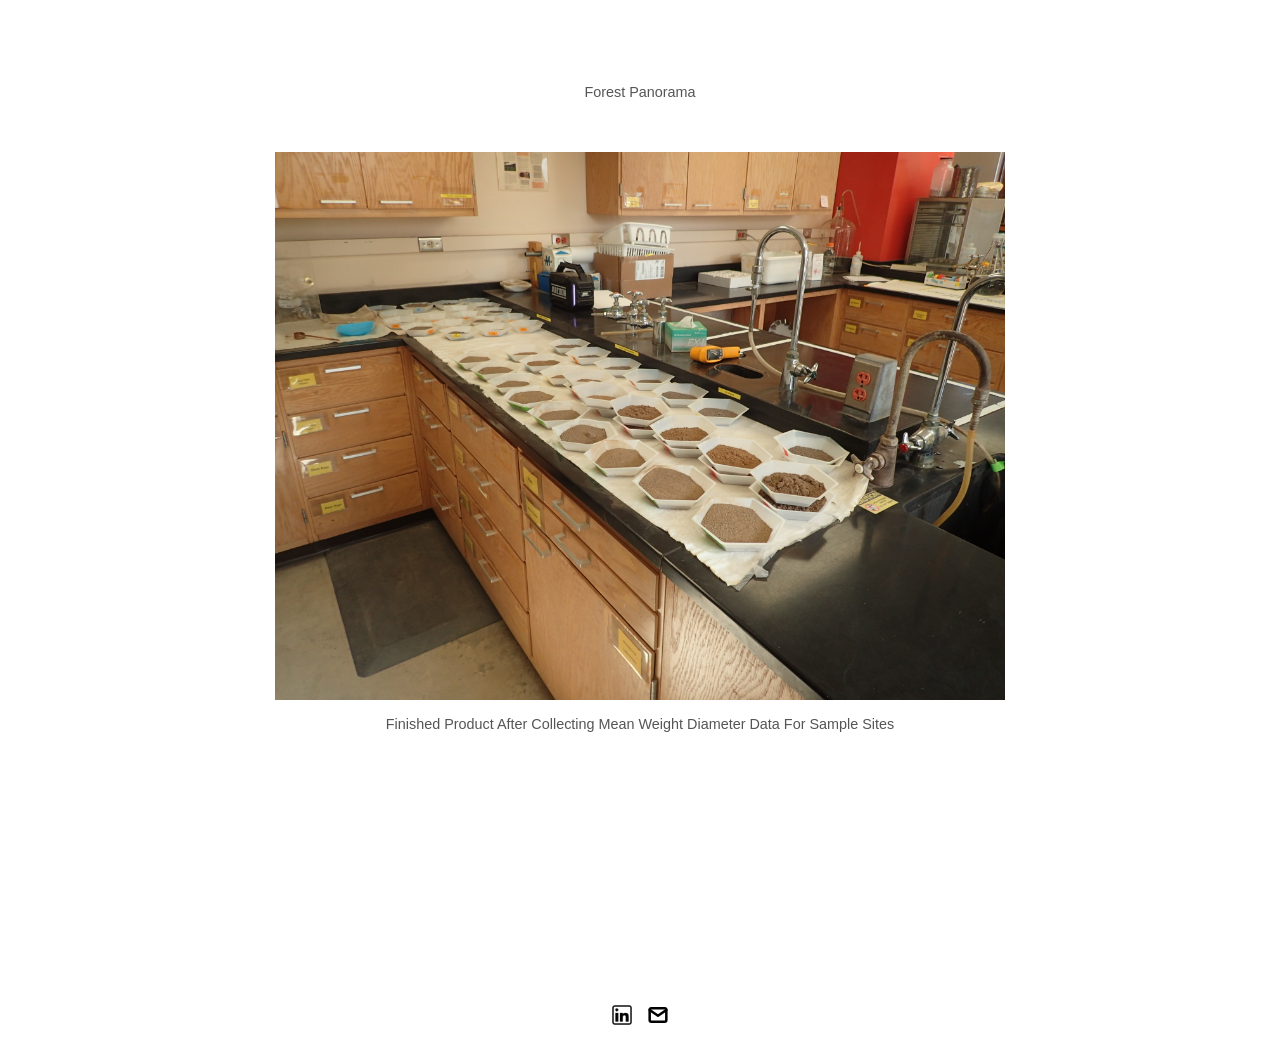
==== commit c2502a16: "Changed description in Balster's Lab" ====
--- a/project-pages/balster's-lab.html
+++ b/project-pages/balster's-lab.html
@@ -87,17 +87,17 @@
         <div class="subheader-text">Soil Ecology Research & Field/Lab Analysis (Madison, WI)</div>
         <div class="project-details-content">
   <div class="body-text">
-My research focuses on understanding how environmental conditions and biological activity influence soil structure and ecosystem processes in forest environments. I work across both field and laboratory settings to study how factors such as winter snow cover and deer presence affect soil properties and long-term ecosystem function.  </div>
+My research focused on understanding how environmental conditions and biological activity influence soil structure and ecosystem processes in forest environments. I worked across both field and laboratory settings to study how factors such as winter snow cover and deer presence affect soil properties.  </div>
 
   <div class="body-text">
-In the field, I excavate soil pits and document soil horizon profiles to support long-term ecological monitoring and compare soil characteristics across sites. I also collect soil samples and help install experimental snow-cover structures designed to manipulate winter insulation. These setups allow us to study how snowpack affects soil temperature, moisture, and freeze–thaw cycles.  </div>
+In the field, I excavated soil pits and document soil horizon profiles to support long-term monitoring and compare soil characteristics across sites. I also collected soil samples and helped install experimental snow-cover structures designed to manipulate winter insulation. These setups allowed us to study how snowpack affects soil temperature, moisture, and cyles of freezing and cycling.  </div>
 
   <div class="body-text">
-In the lab, I process and analyze soil samples to measure key physical and chemical properties, including bulk density, compaction, nutrient levels, and organic matter content. I use methods such as loss-on-ignition, soil sieving, wet aggregate stability, and mean weight diameter analysis to evaluate soil structure and stability.  </div>
+In the lab, I processed and recorded soil samples to measure key physical and chemical properties, including bulk density, compaction, nutrient levels, and organic matter content. I use methods such as loss-on-ignition, soil sieving, wet aggregate stability, and mean weight diameter analysis to evaluate soil structure and stability.  </div>
 </div>
 
 <div class="body-text">
-Additionally, I contribute to controlled field experiments examining how deer presence affects soil structure, nutrient cycling, and microbial activity through grazing pressure and disturbance. By integrating these datasets, the research helps clarify how interacting factors like herbivory and winter conditions shape forest soil dynamics and broader ecosystem processes over time.</div>
+Additionally, I contributed to controlled field experiments examining how deer presence affects soil structure, nutrient cycling and many other properties through grazing disturbances. Additionally, the snow covers helps clarify how interacting factors like winter conditions shape forest soil dynamics and broader processes over time.</div>
       </div>
 
       <!-- IMAGE GALLERY -->
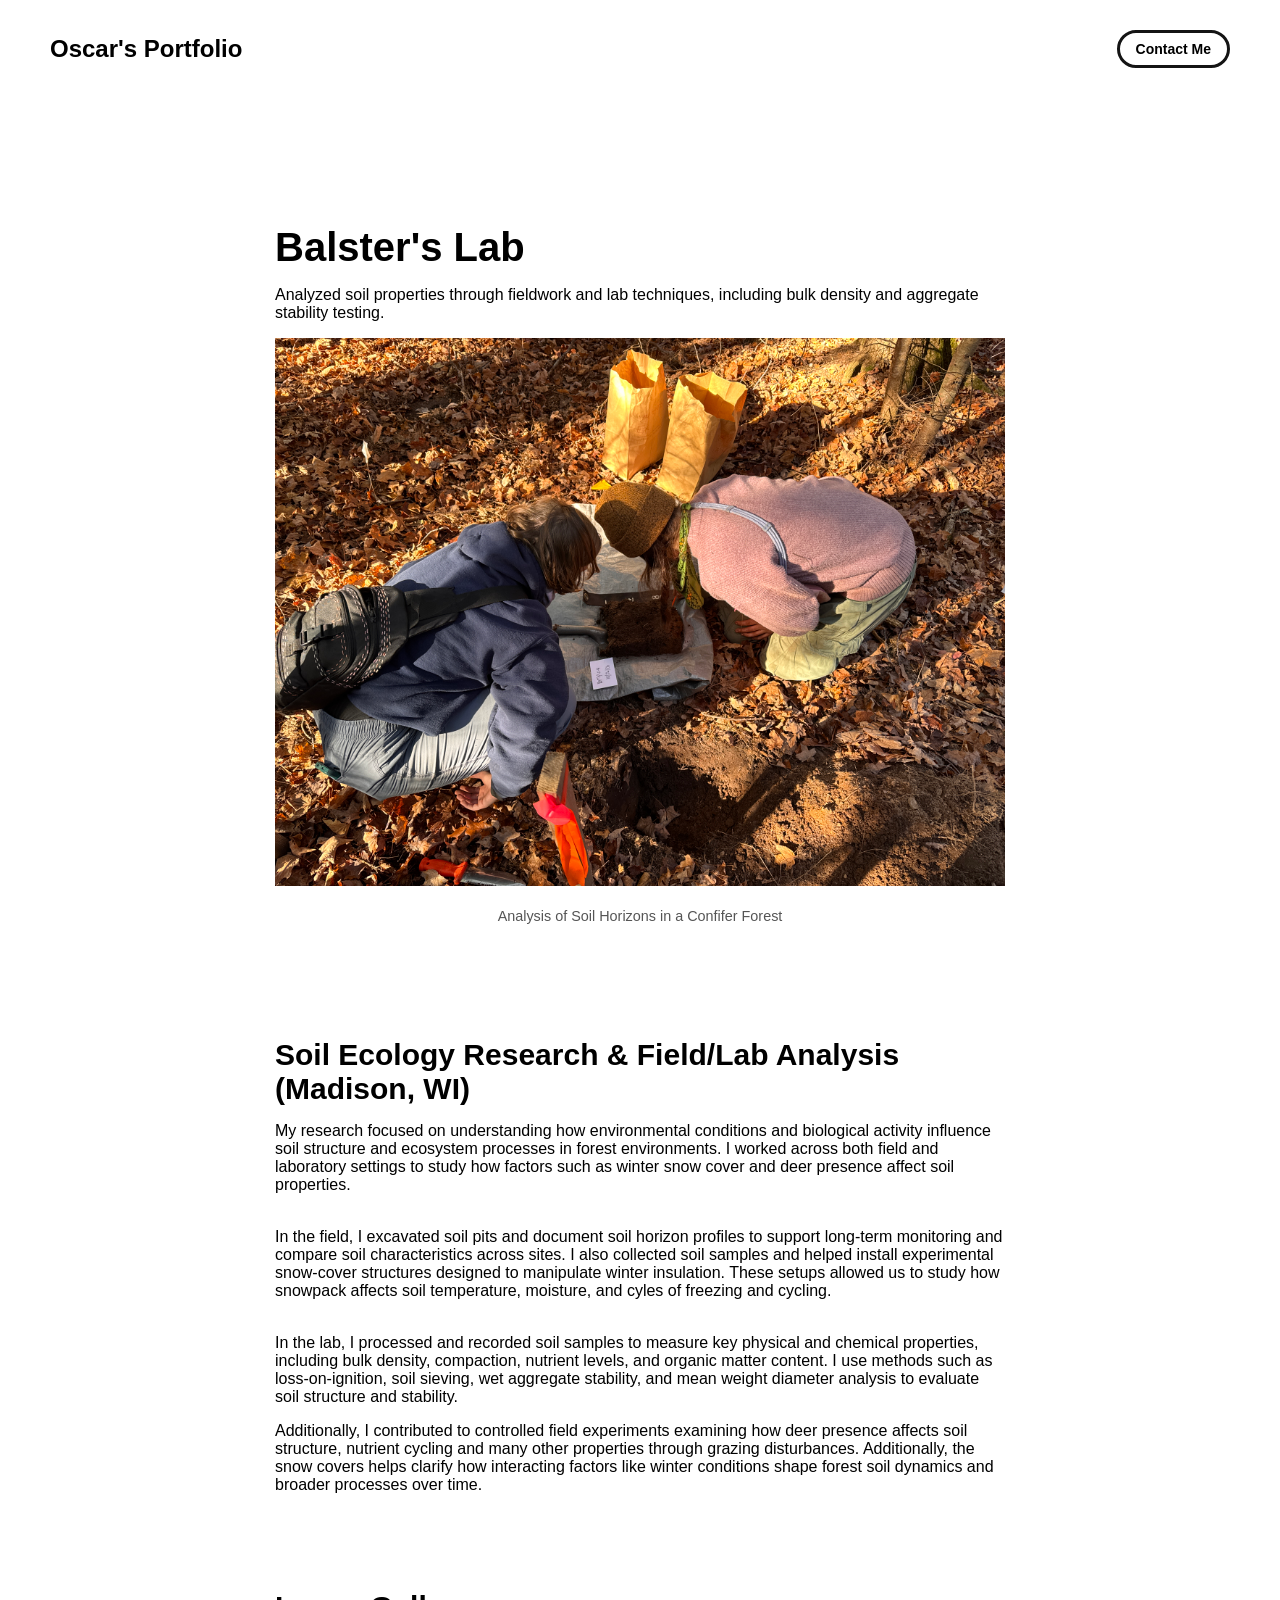
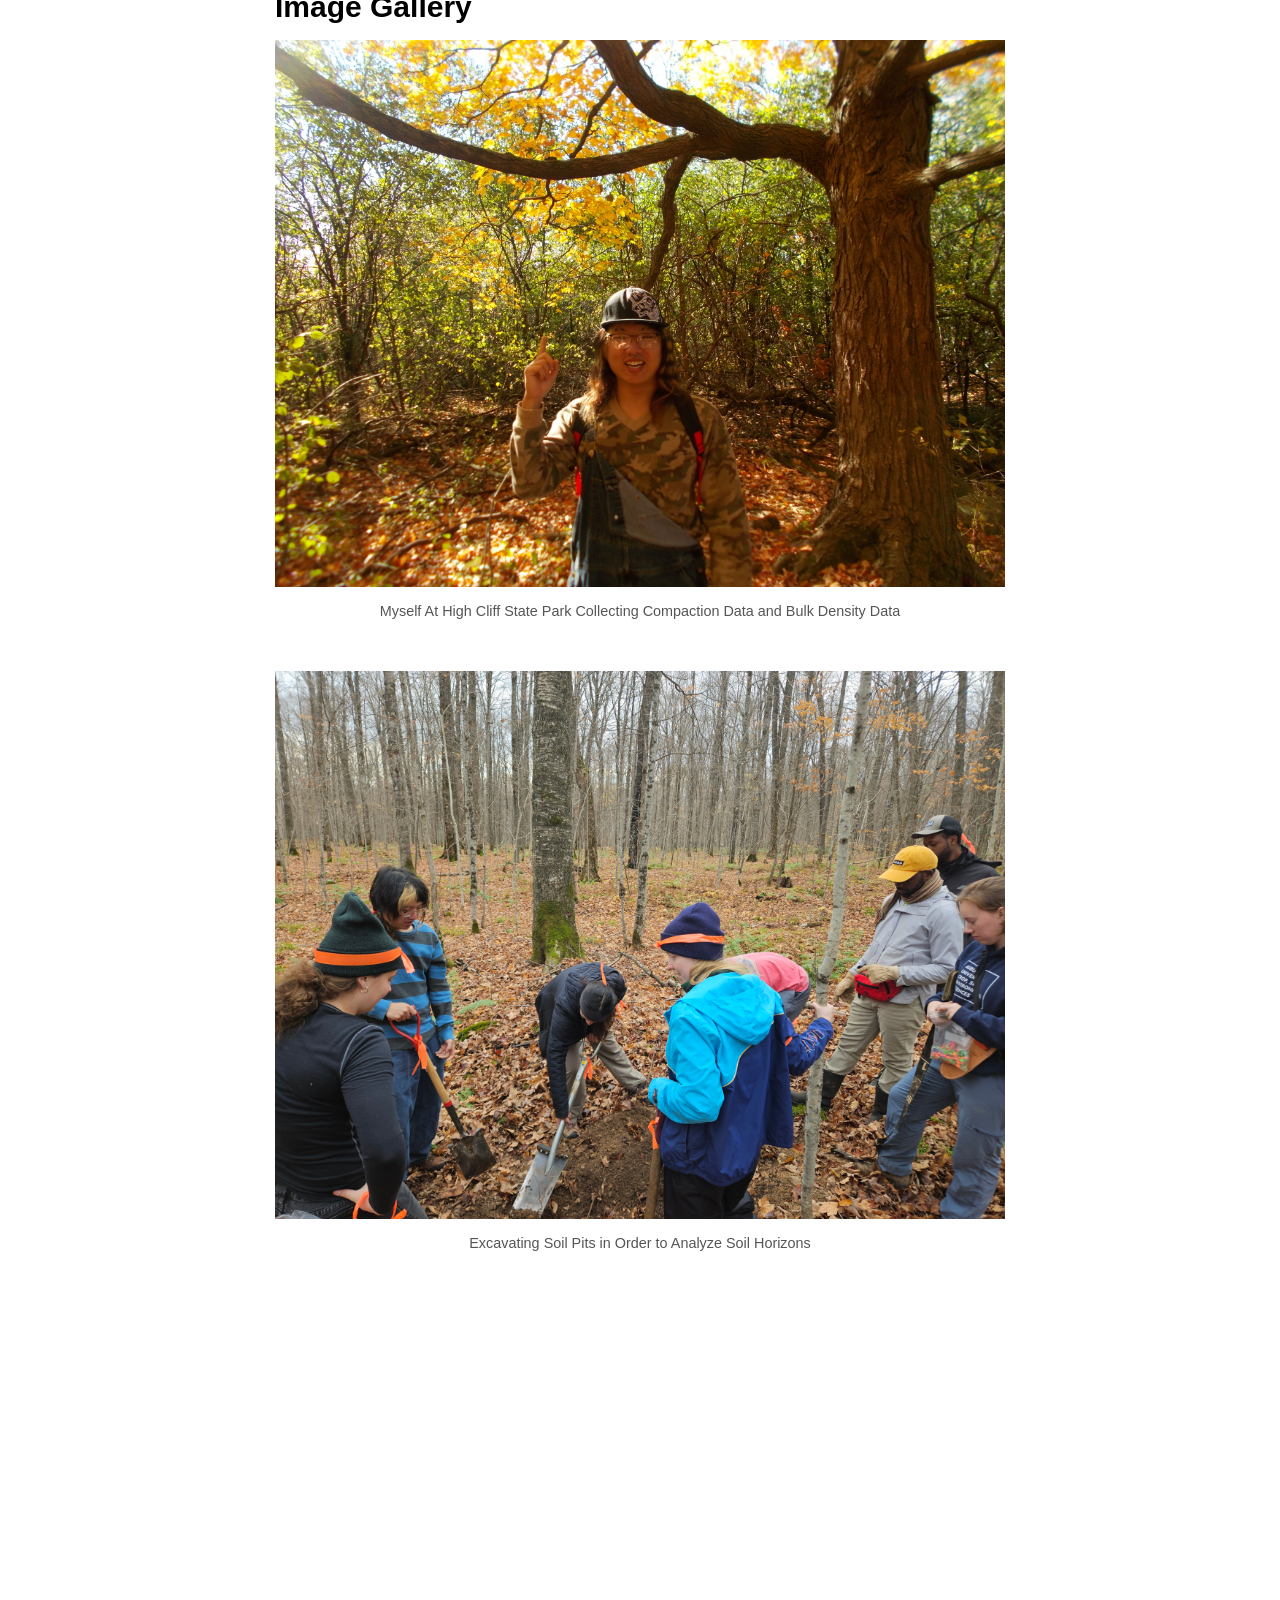
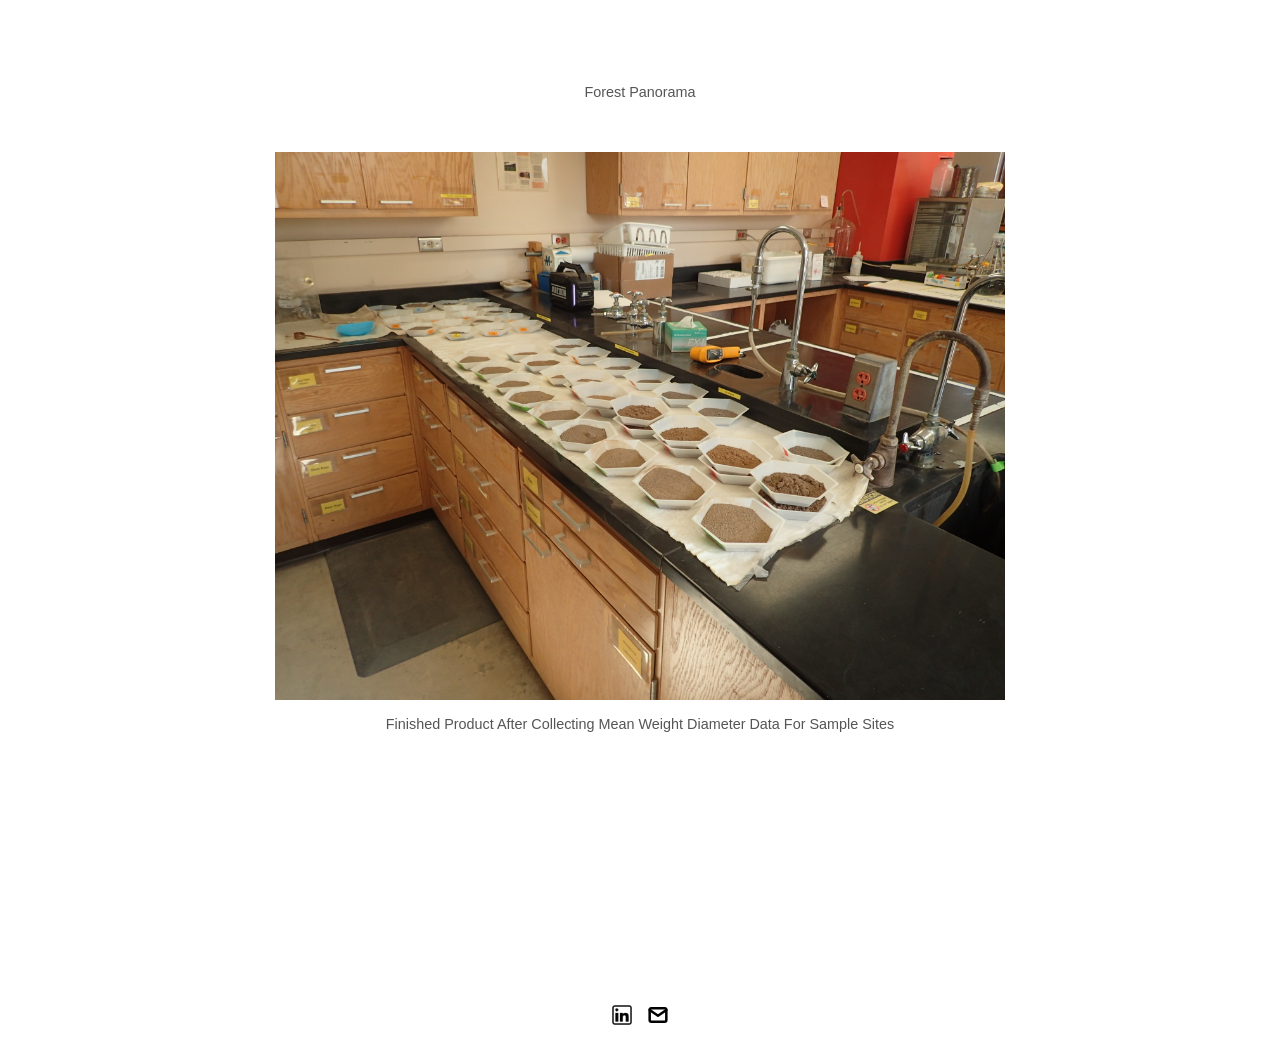
==== commit 30be3a2f: "changed image caption" ====
--- a/project-pages/balster's-lab.html
+++ b/project-pages/balster's-lab.html
@@ -130,7 +130,7 @@
             -->
             <div class="gallery-image-container">
               <img src="../assets/images/menexttotree.jpg" class="gallery-image">
-              <span class="image-caption">Myself At Greenbay, Wisconsin Collecting Compaction Data</span>
+              <span class="image-caption">Myself At High Cliff State Park Collecting Compaction Data and Bulk Density Data</span>
             </div>
             <div class="gallery-image-container">
               <img src="../assets/images/groupdiggingpit.jpg" class="gallery-image">
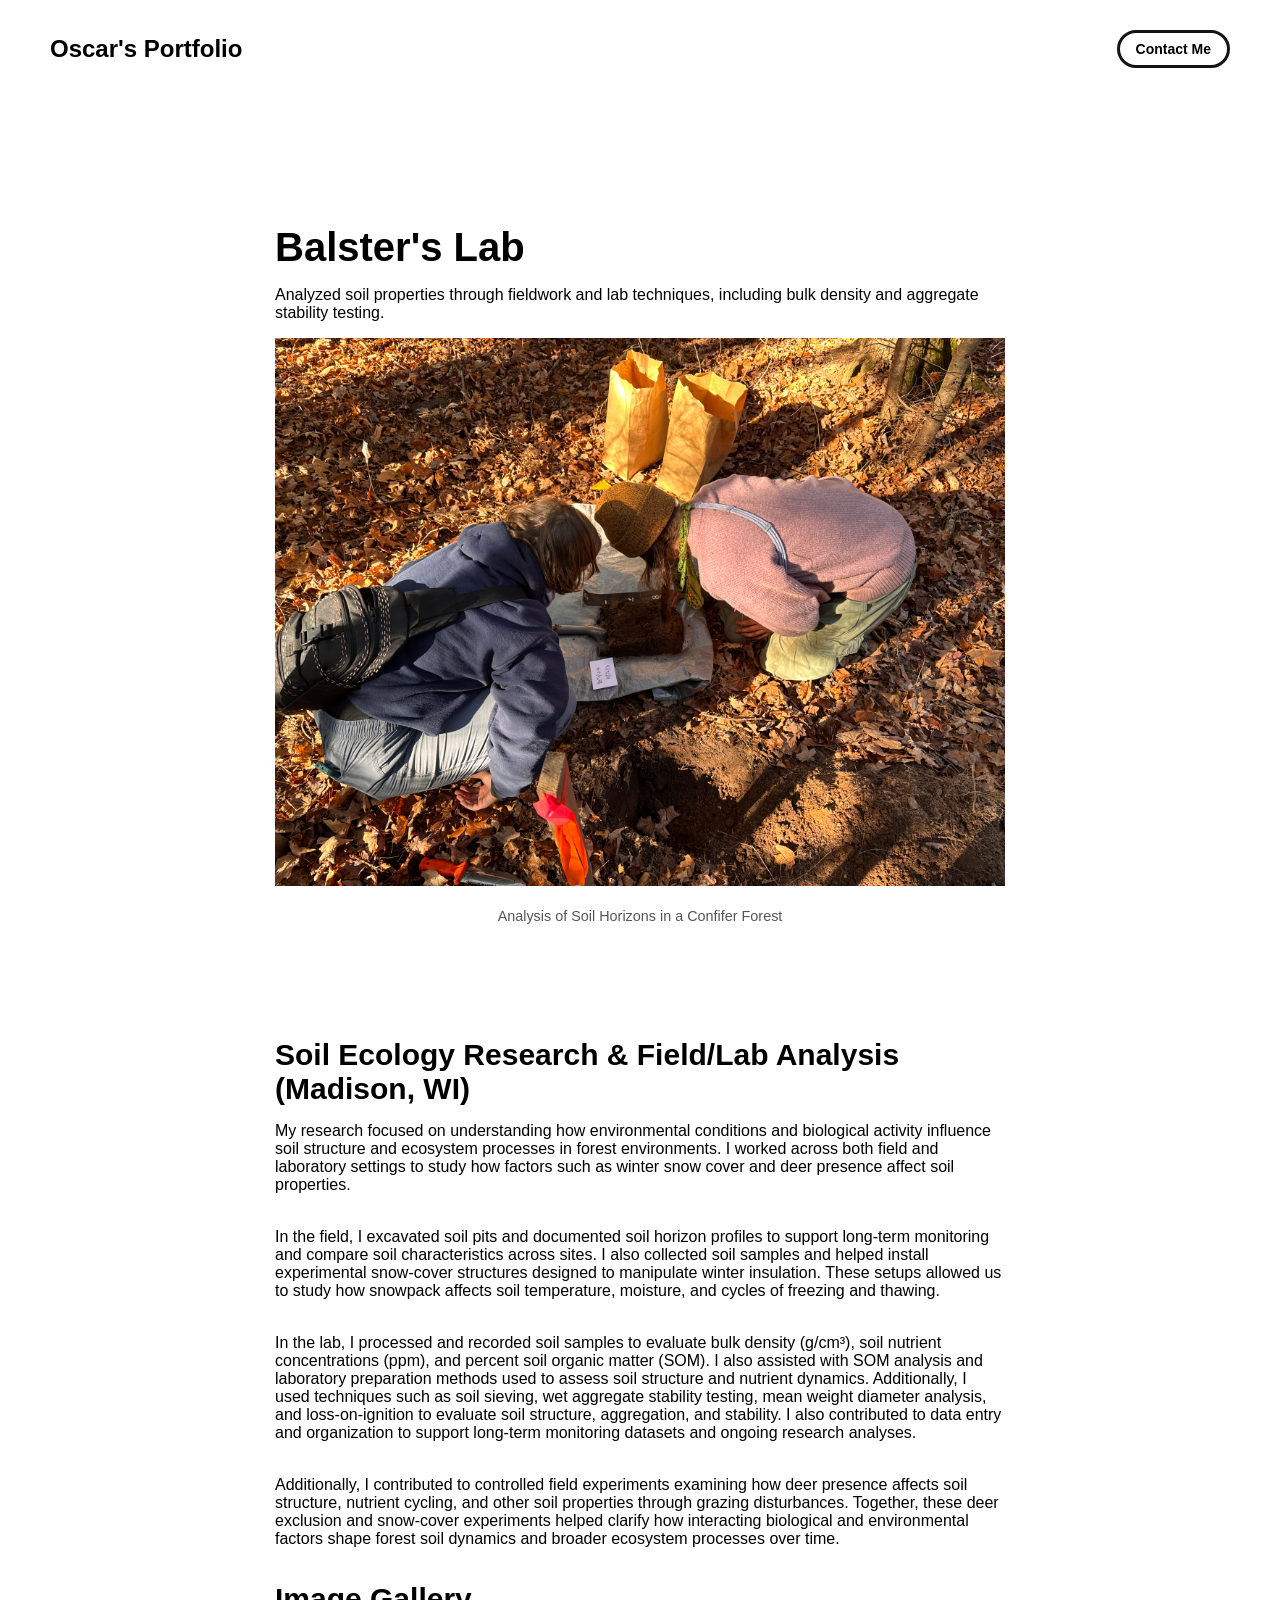
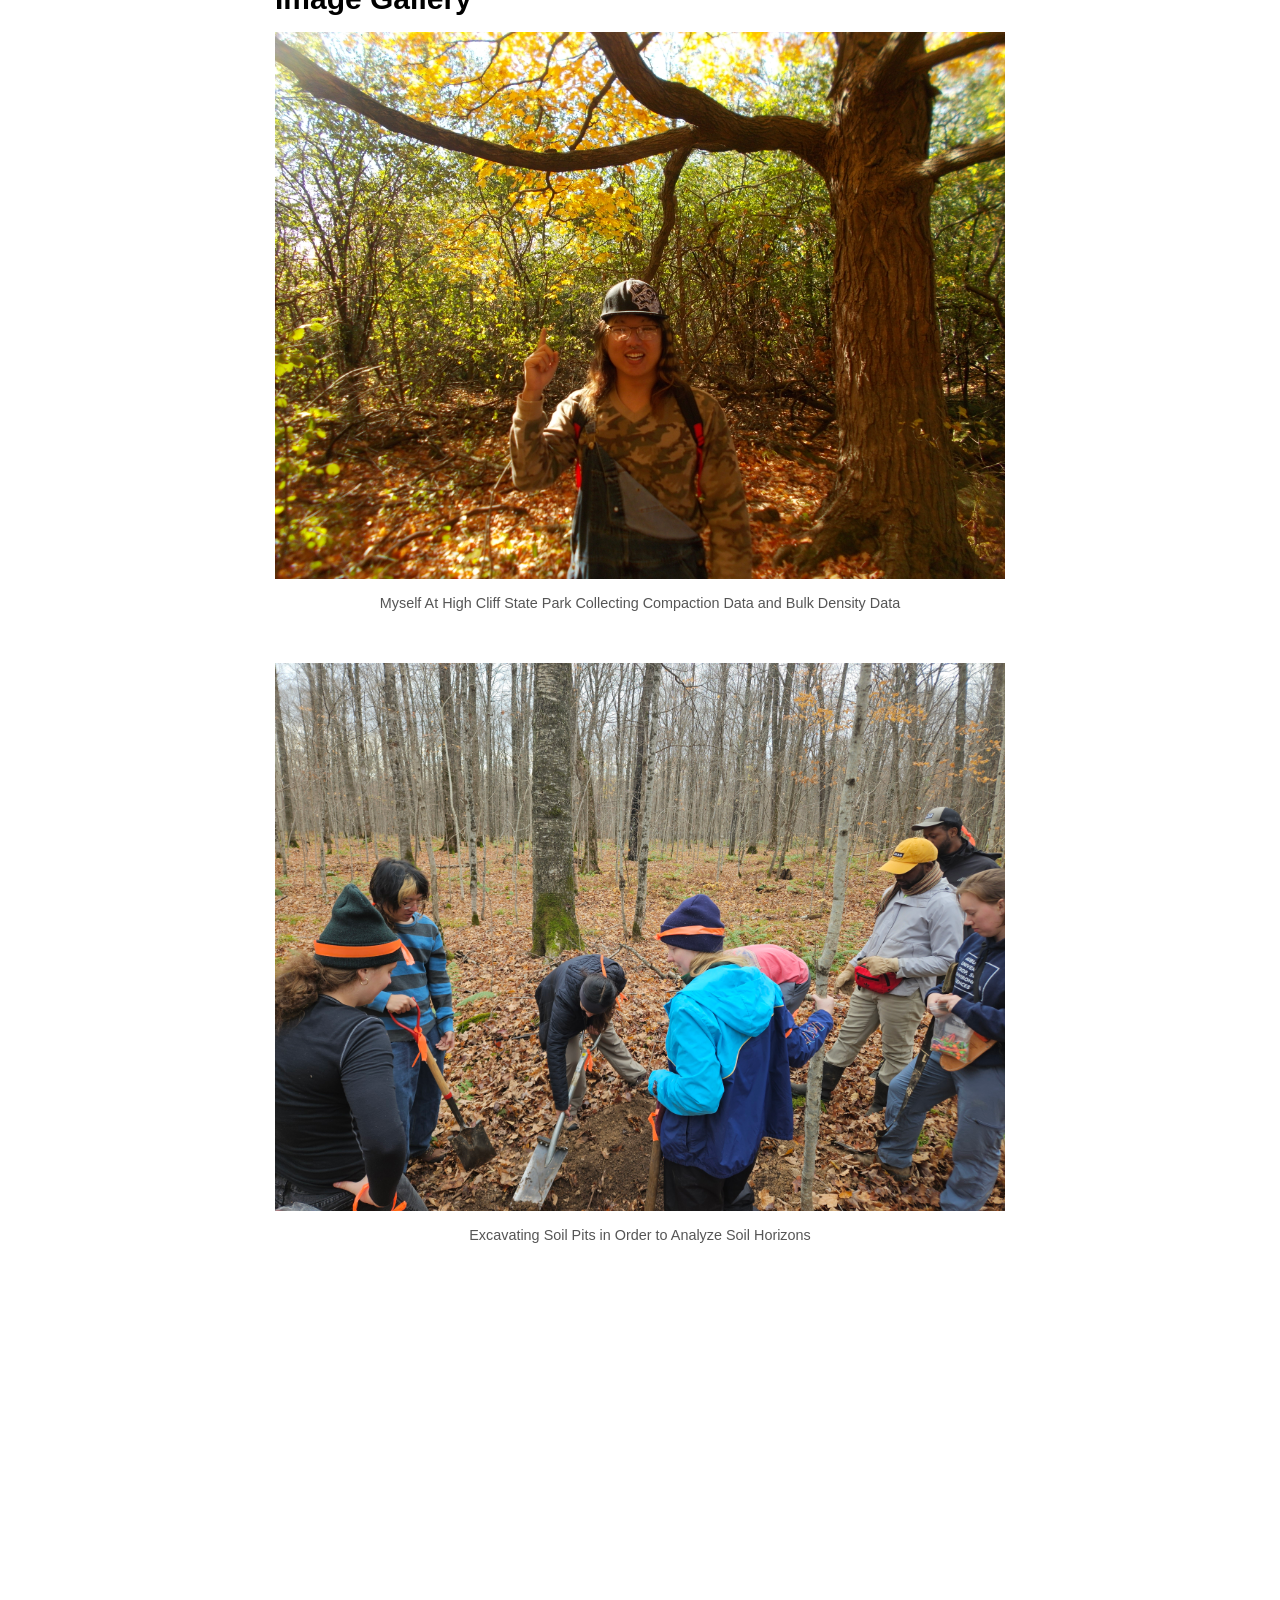
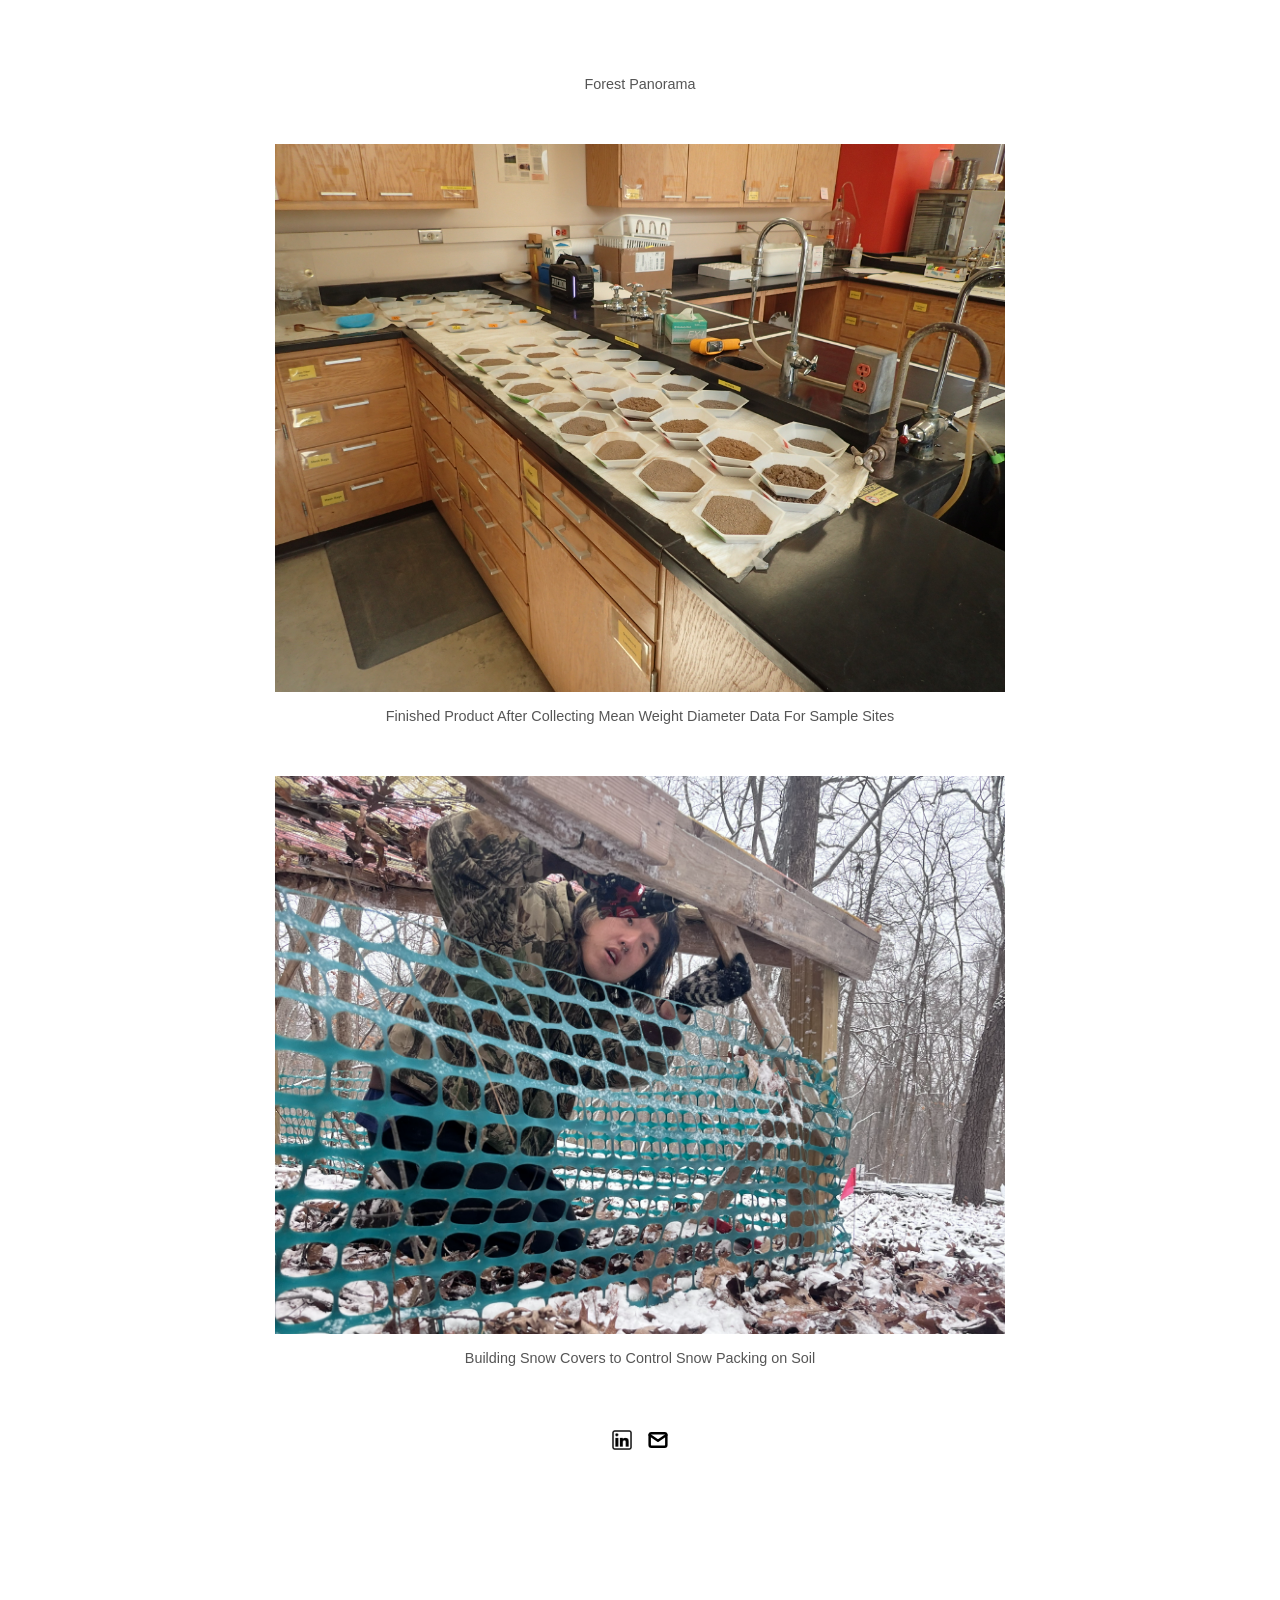
==== commit 248a70c0: "Changed bio and added new pics" ====
--- a/project-pages/balster's-lab.html
+++ b/project-pages/balster's-lab.html
@@ -87,18 +87,20 @@
         <div class="subheader-text">Soil Ecology Research & Field/Lab Analysis (Madison, WI)</div>
         <div class="project-details-content">
   <div class="body-text">
-My research focused on understanding how environmental conditions and biological activity influence soil structure and ecosystem processes in forest environments. I worked across both field and laboratory settings to study how factors such as winter snow cover and deer presence affect soil properties.  </div>
+    My research focused on understanding how environmental conditions and biological activity influence soil structure and ecosystem processes in forest environments. I worked across both field and laboratory settings to study how factors such as winter snow cover and deer presence affect soil properties.    
+  </div>
 
   <div class="body-text">
-In the field, I excavated soil pits and document soil horizon profiles to support long-term monitoring and compare soil characteristics across sites. I also collected soil samples and helped install experimental snow-cover structures designed to manipulate winter insulation. These setups allowed us to study how snowpack affects soil temperature, moisture, and cyles of freezing and cycling.  </div>
+    In the field, I excavated soil pits and documented soil horizon profiles to support long-term monitoring and compare soil characteristics across sites. I also collected soil samples and helped install experimental snow-cover structures designed to manipulate winter insulation. These setups allowed us to study how snowpack affects soil temperature, moisture, and cycles of freezing and thawing.
+  </div>
 
   <div class="body-text">
-In the lab, I processed and recorded soil samples to measure key physical and chemical properties, including bulk density, compaction, nutrient levels, and organic matter content. I use methods such as loss-on-ignition, soil sieving, wet aggregate stability, and mean weight diameter analysis to evaluate soil structure and stability.  </div>
-</div>
-
-<div class="body-text">
-Additionally, I contributed to controlled field experiments examining how deer presence affects soil structure, nutrient cycling and many other properties through grazing disturbances. Additionally, the snow covers helps clarify how interacting factors like winter conditions shape forest soil dynamics and broader processes over time.</div>
-      </div>
+    In the lab, I processed and recorded soil samples to evaluate bulk density (g/cm³), soil nutrient concentrations (ppm), and percent soil organic matter (SOM). I also assisted with SOM analysis and laboratory preparation methods used to assess soil structure and nutrient dynamics. Additionally, I used techniques such as soil sieving, wet aggregate stability testing, mean weight diameter analysis, and loss-on-ignition to evaluate soil structure, aggregation, and stability. I also contributed to data entry and organization to support long-term monitoring datasets and ongoing research analyses.
+  </div>
+  
+    <div class="body-text">
+    Additionally, I contributed to controlled field experiments examining how deer presence affects soil structure, nutrient cycling, and other soil properties through grazing disturbances. Together, these deer exclusion and snow-cover experiments helped clarify how interacting biological and environmental factors shape forest soil dynamics and broader ecosystem processes over time.
+  </div>
 
       <!-- IMAGE GALLERY -->
       <div id="project-gallery">
@@ -146,6 +148,10 @@
               <img src="../assets/images/soil-samples.png" class="gallery-image">
               <span class="image-caption">Finished Product After Collecting Mean Weight Diameter Data For Sample Sites</span>
             </div>
+            <div class="gallery-image-container">
+              <img src="../assets/images/drilling.png" class="gallery-image">
+              <span class="image-caption">Building Snow Covers to Control Snow Packing on Soil</span>
+            </div>
         </div>
       </div>
     </div>
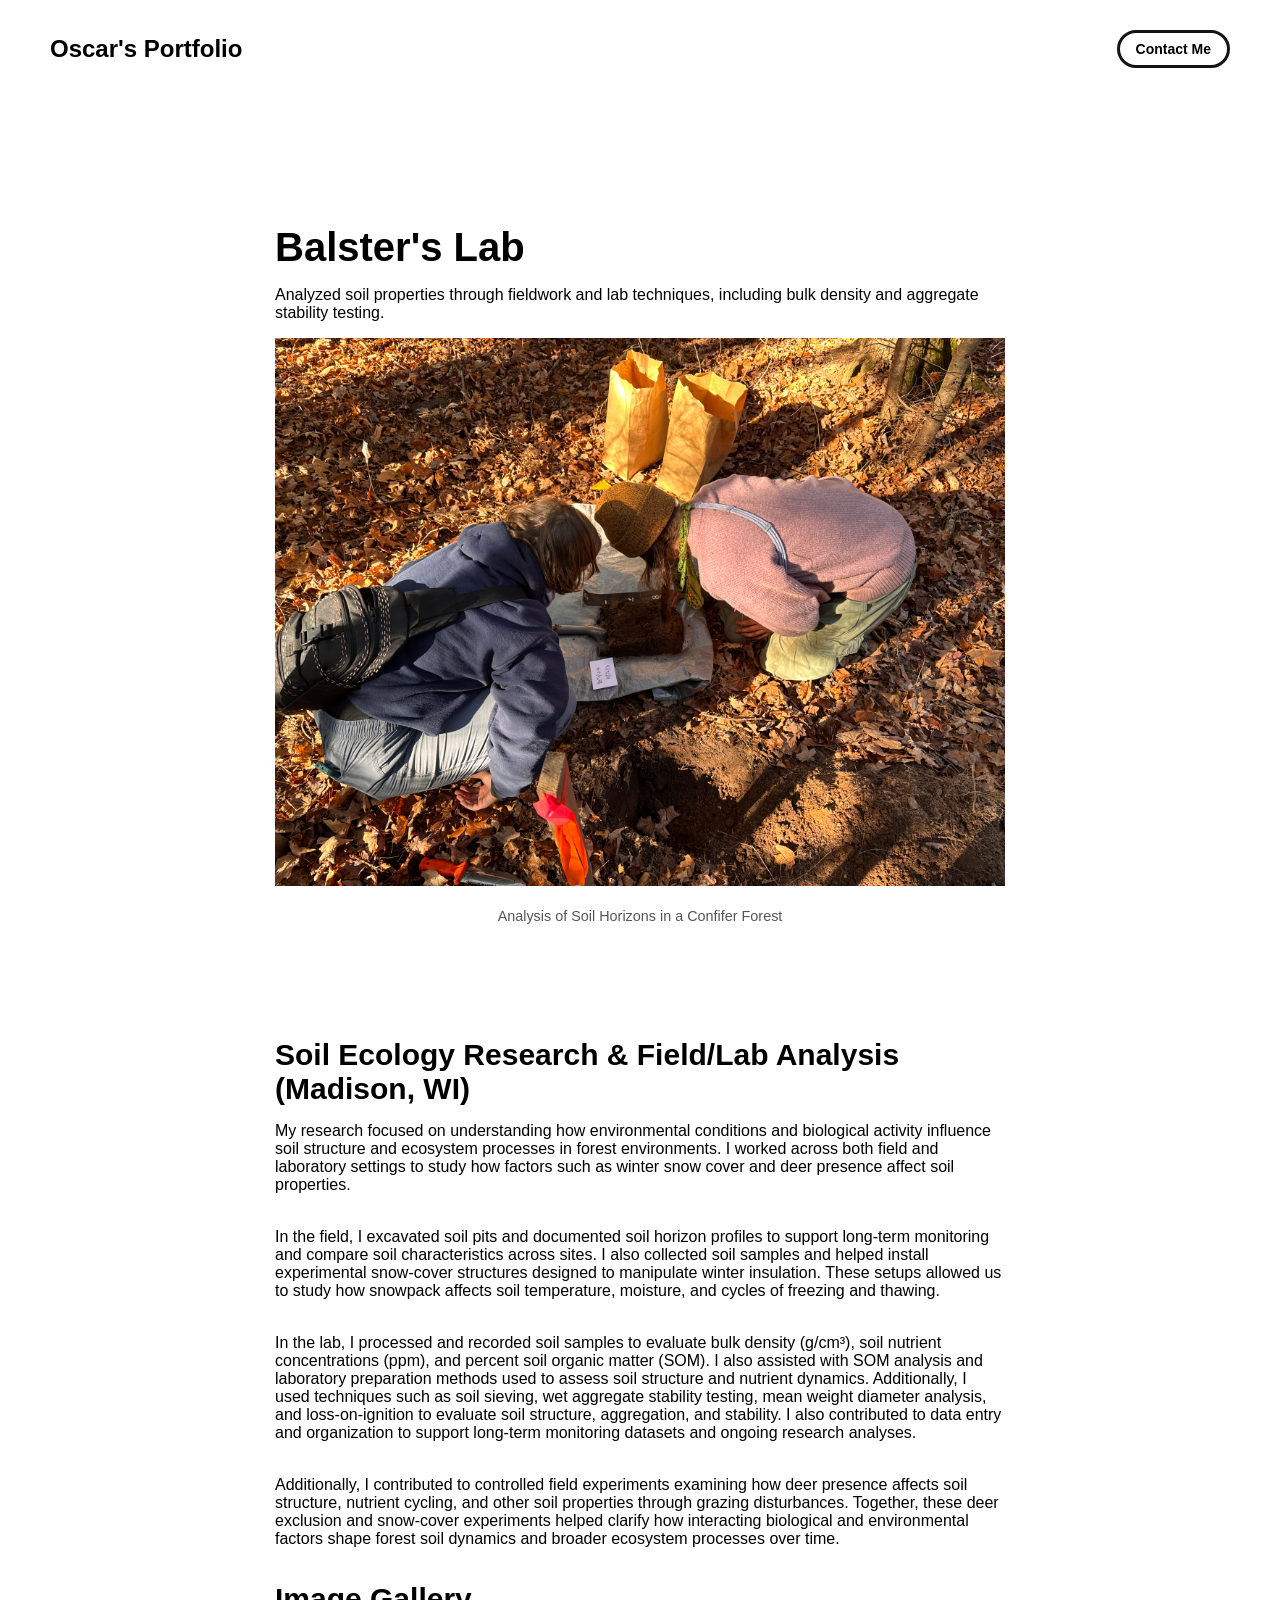
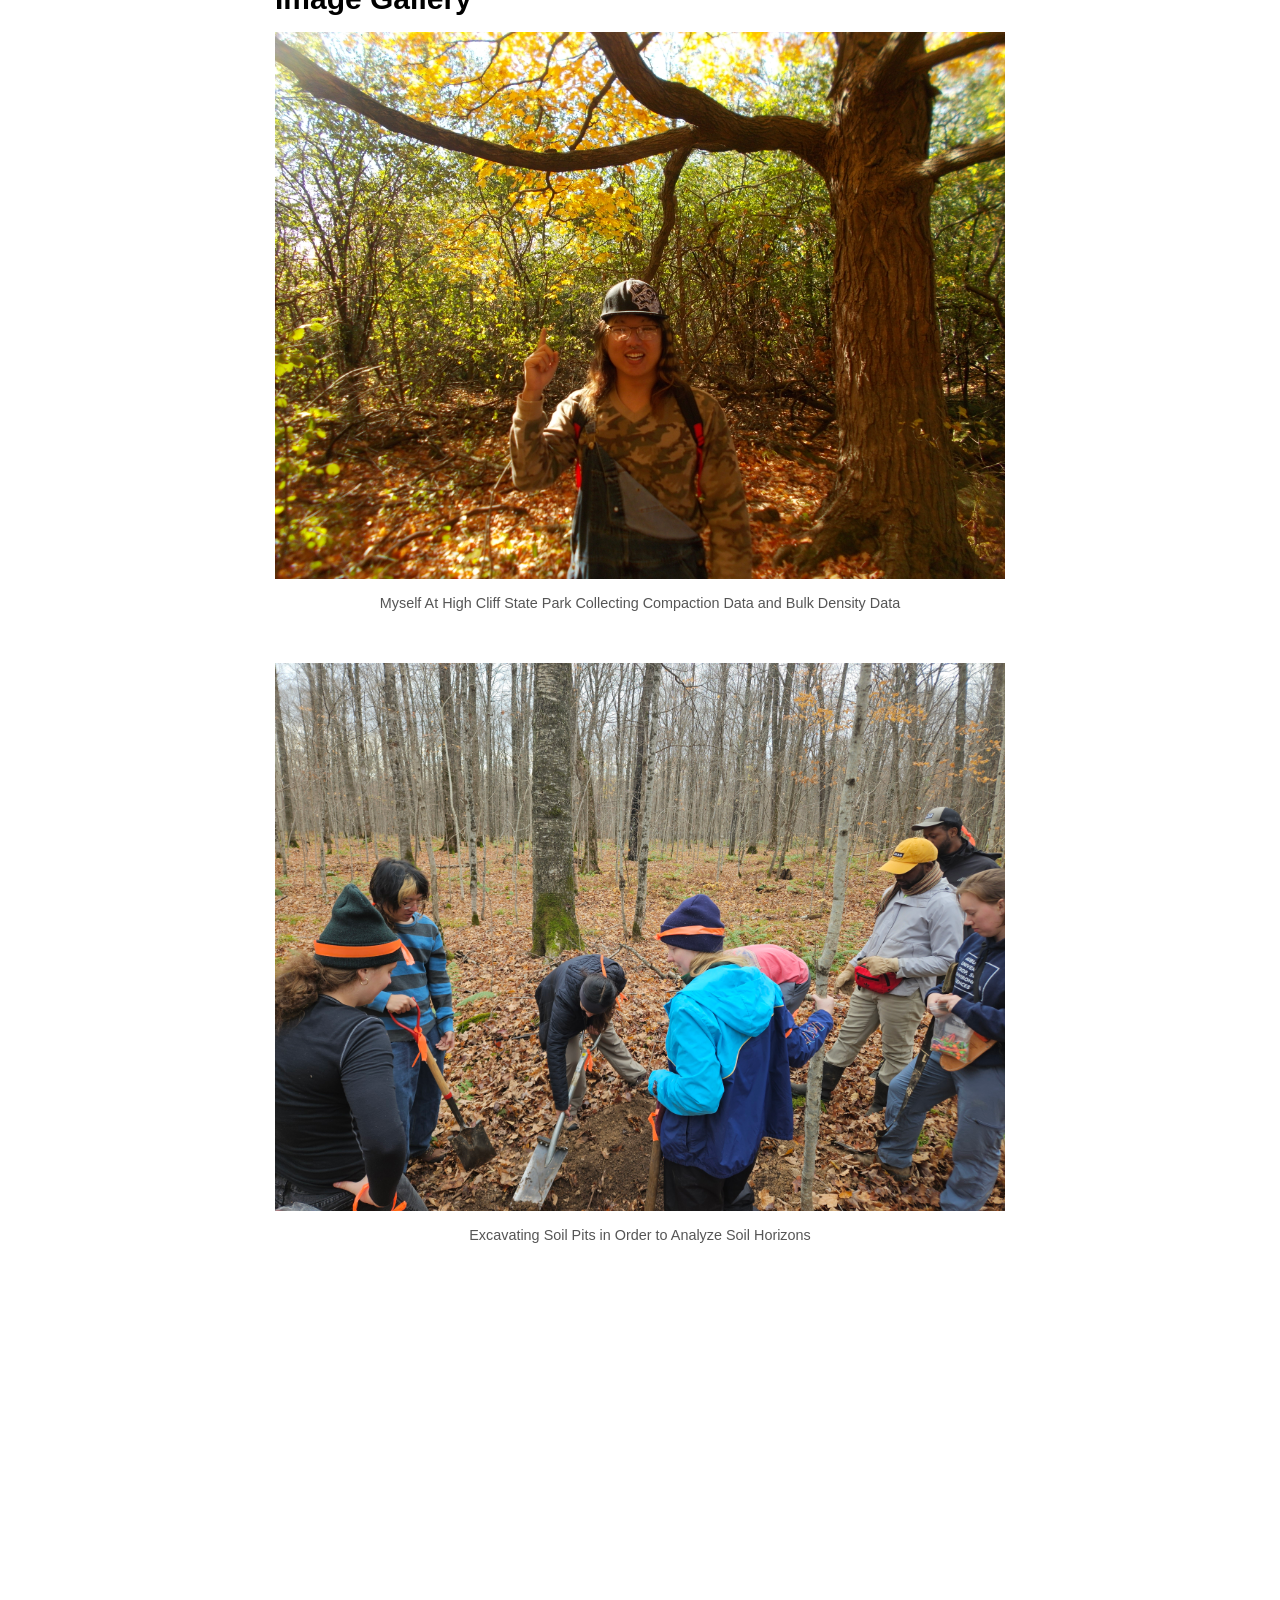
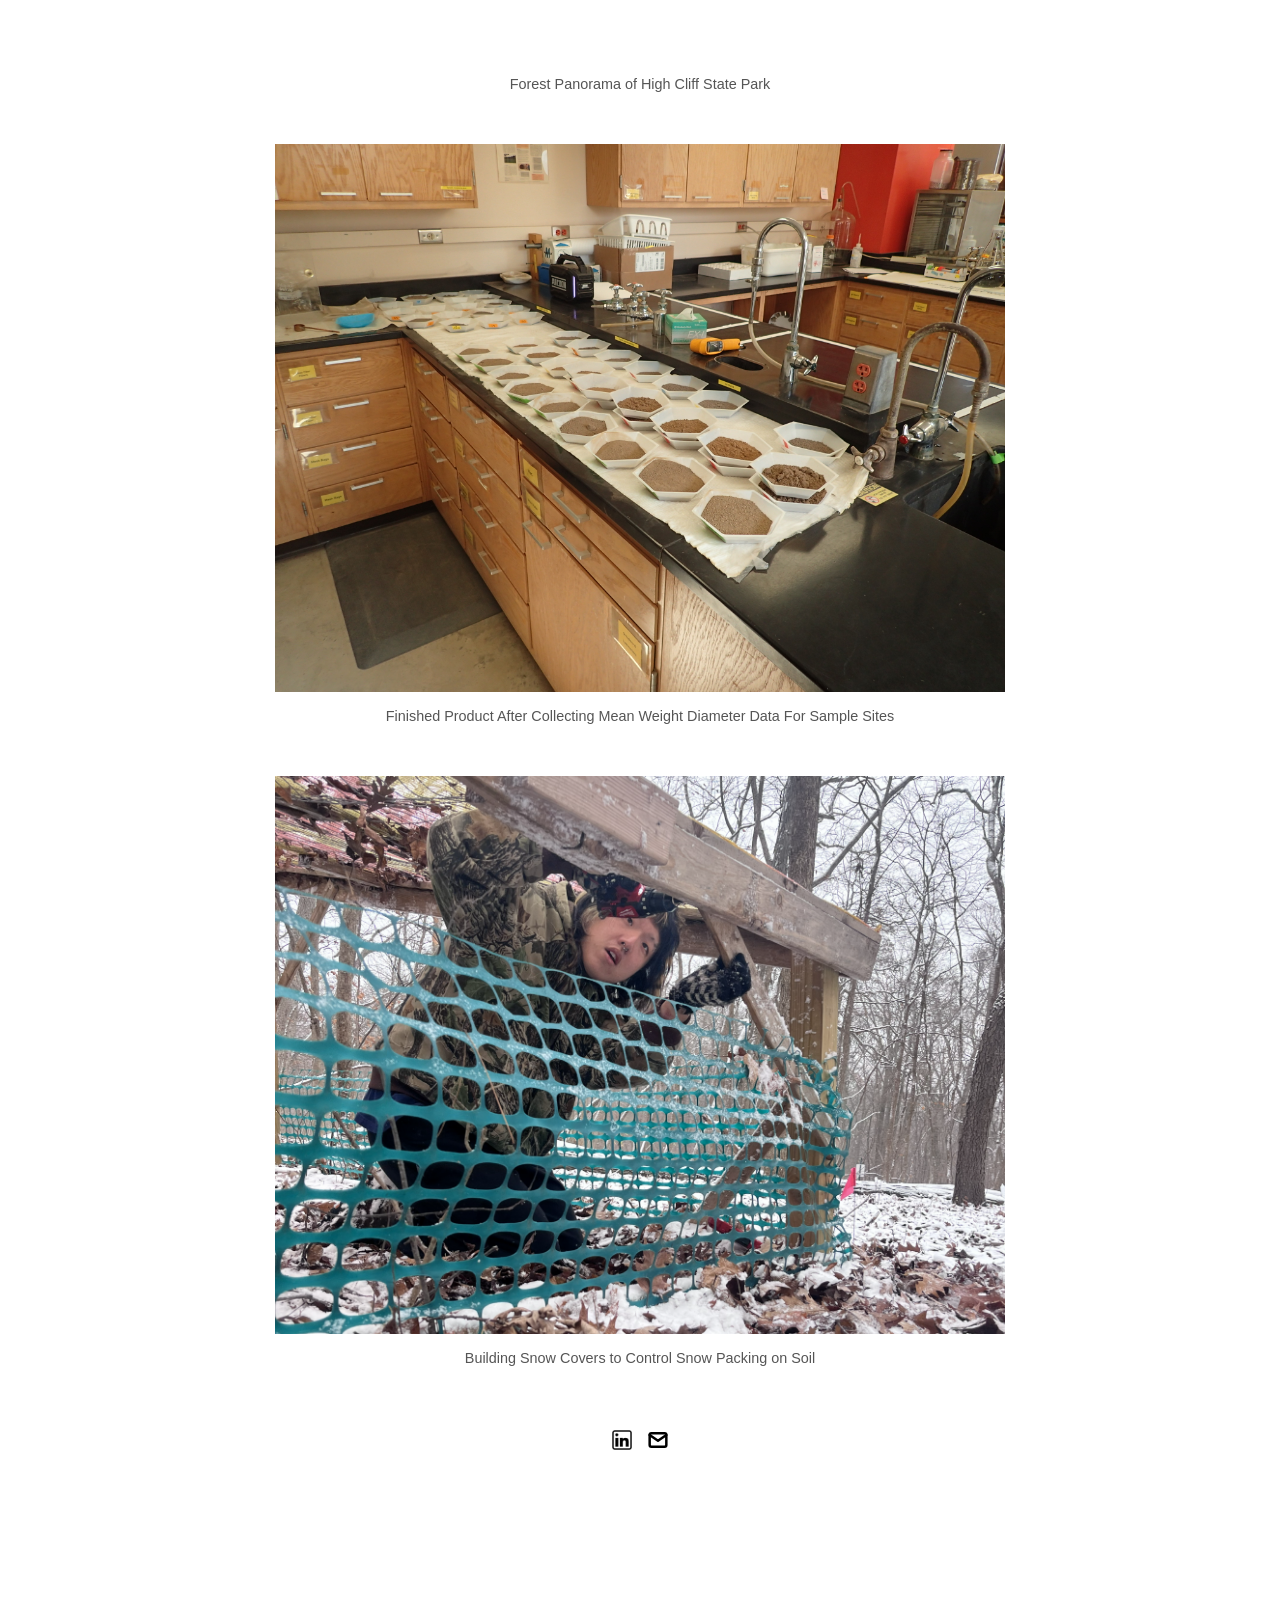
==== commit 436f2247: "fix video" ====
--- a/project-pages/balster's-lab.html
+++ b/project-pages/balster's-lab.html
@@ -142,7 +142,7 @@
                 <video class="gallery-image" autoplay muted loop playsinline>
                 <source src="../assets/videos/forestpanning.mp4" type="video/mp4">
                 </video>
-              <span class="image-caption">Forest Panorama</span>
+              <span class="image-caption">Forest Panorama of High Cliff State Park</span>
             </div>
             <div class="gallery-image-container">
               <img src="../assets/images/soil-samples.png" class="gallery-image">
